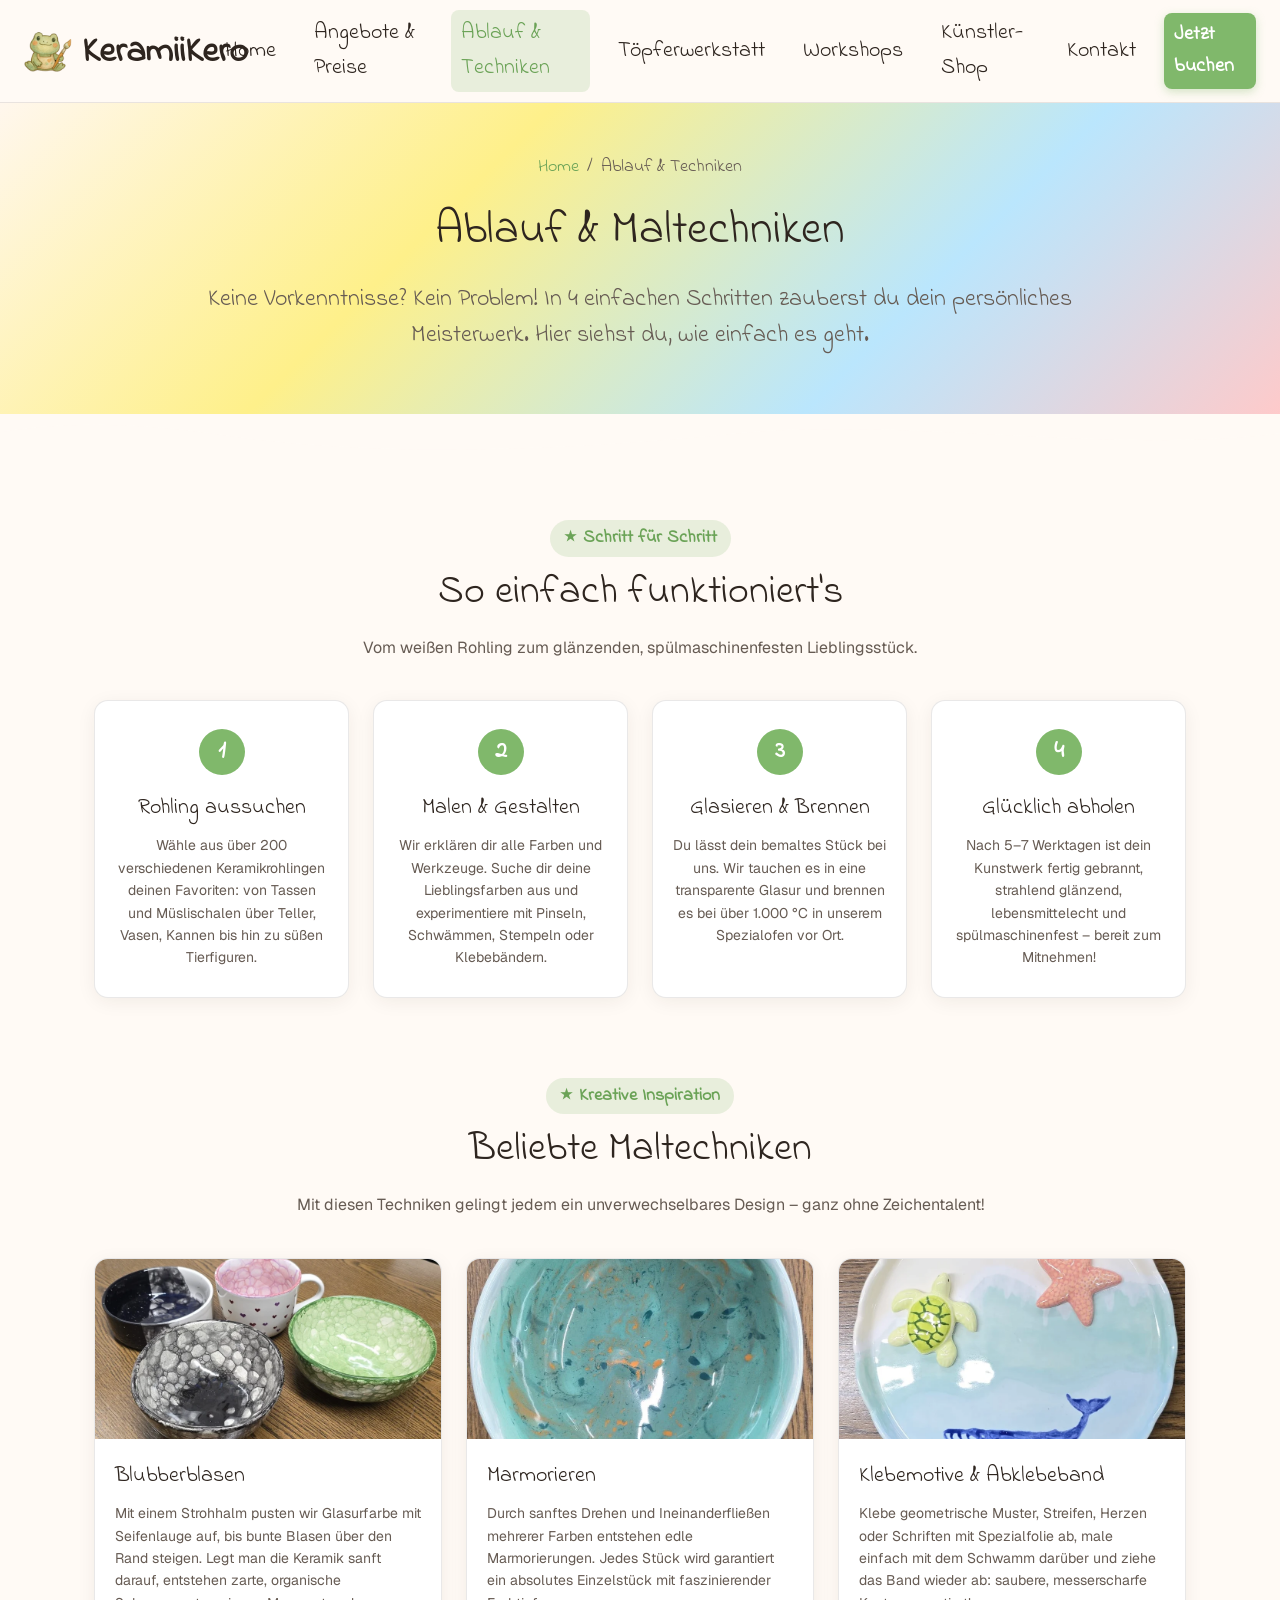
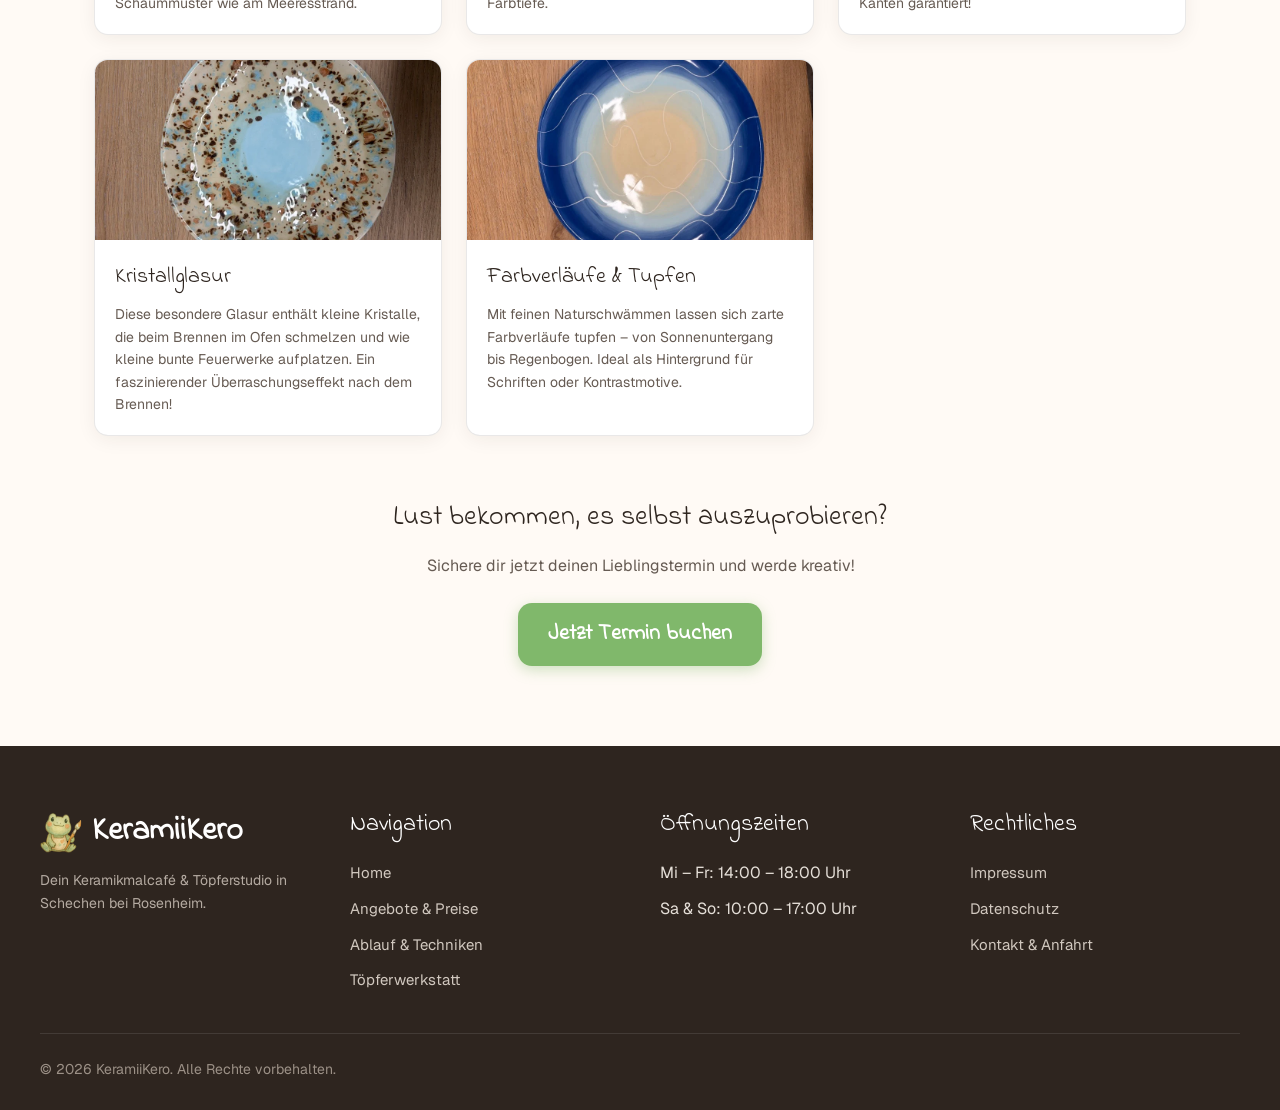
==== ablauf-techniken.html @ 147d9516 "Initial KeramiiKero website" ====
<!DOCTYPE html>
<html lang="de">

<head>
    <meta charset="UTF-8">
    <meta name="viewport" content="width=device-width, initial-scale=1.0">
    <meta name="description" content="Wie funktioniert Keramik bemalen bei KeramiiKero? Entdecke den Ablauf in 4 einfachen Schritten und beliebte Maltechniken wie Blubberblasen, Marmorieren und Kristallglasur.">
    <title>Ablauf & Techniken | KeramiiKero</title>
    <link rel="stylesheet" href="css/keramiikero.css">
    <link rel="icon" href="images/kero-logo-final.webp" type="image/webp">
</head>

<body>

    <header>
        <nav class="nav-container">
            <a href="index.html" class="nav-logo" aria-label="KeramiiKero Startseite">
                <img src="images/logo.png" alt="KeramiiKero Logo">
                <span>KeramiiKero</span>
            </a>
            <div class="nav-links">
                <a href="index.html">Home</a>
                <a href="angebote-preise.html">Angebote & Preise</a>
                <a href="ablauf-techniken.html" class="active">Ablauf & Techniken</a>
                <a href="toepferwerkstatt.html">Töpferwerkstatt</a>
                <a href="workshops-events.html">Workshops</a>
                <a href="kuenstler-shop.html">Künstler-Shop</a>
                <a href="kontakt.html">Kontakt</a>
                <a href="https://www.etermin.net/keramiikero" target="_blank" rel="noopener noreferrer" class="nav-cta">Jetzt buchen</a>
            </div>
            <button class="menu-button" aria-label="Menü öffnen" aria-expanded="false">
                <span></span><span></span><span></span>
            </button>
        </nav>
        <div class="mobile-menu">
            <a href="index.html">Home</a>
            <a href="angebote-preise.html">Angebote & Preise</a>
            <a href="ablauf-techniken.html" class="active">Ablauf & Techniken</a>
            <a href="toepferwerkstatt.html">Töpferwerkstatt</a>
            <a href="workshops-events.html">Workshops & Events</a>
            <a href="kuenstler-shop.html">Künstler-Shop</a>
            <a href="kontakt.html">Kontakt & FAQ</a>
            <a href="https://www.etermin.net/keramiikero" target="_blank" rel="noopener noreferrer" class="nav-cta" style="text-align:center; margin-top:8px;">Jetzt Termin buchen</a>
        </div>
    </header>

    <main>
        <section class="subpage-hero">
            <div class="subpage-hero-container">
                <div class="breadcrumb">
                    <a href="index.html">Home</a> <span>/</span> <span>Ablauf & Techniken</span>
                </div>
                <h1 class="subpage-title">Ablauf & Maltechniken</h1>
                <p class="subpage-intro">
                    Keine Vorkenntnisse? Kein Problem! In 4 einfachen Schritten zauberst du dein persönliches Meisterwerk. Hier siehst du, wie einfach es geht.
                </p>
            </div>
        </section>

        <!-- Wave Divider -->
        <svg class="wave-divider" viewBox="0 0 1200 80" preserveAspectRatio="none" aria-hidden="true">
            <path d="M0,32 C48,18 112,12 205,36 C360,76 530,62 690,34 C850,6 1040,70 1200,34 V80 H0 Z" fill="#fffaf5"></path>
        </svg>

        <section class="subpage-content">

            <!-- 4 Simple Steps -->
            <div style="text-align: center; max-width: 700px; margin: 0 auto 30px;">
                <span class="section-tag">Schritt für Schritt</span>
                <h2 class="section-title">So einfach funktioniert's</h2>
                <p style="color: var(--color-text-muted); font-size: 16px;">Vom weißen Rohling zum glänzenden, spülmaschinenfesten Lieblingsstück.</p>
            </div>

            <div class="steps-grid">
                <!-- Step 1 -->
                <div class="step-card">
                    <div class="step-number">1</div>
                    <h3 class="step-title">Rohling aussuchen</h3>
                    <p style="color: var(--color-text-muted); font-size: 14px; line-height: 1.6;">
                        Wähle aus über 200 verschiedenen Keramikrohlingen deinen Favoriten: von Tassen und Müslischalen über Teller, Vasen, Kannen bis hin zu süßen Tierfiguren.
                    </p>
                </div>

                <!-- Step 2 -->
                <div class="step-card">
                    <div class="step-number">2</div>
                    <h3 class="step-title">Malen & Gestalten</h3>
                    <p style="color: var(--color-text-muted); font-size: 14px; line-height: 1.6;">
                        Wir erklären dir alle Farben und Werkzeuge. Suche dir deine Lieblingsfarben aus und experimentiere mit Pinseln, Schwämmen, Stempeln oder Klebebändern.
                    </p>
                </div>

                <!-- Step 3 -->
                <div class="step-card">
                    <div class="step-number">3</div>
                    <h3 class="step-title">Glasieren & Brennen</h3>
                    <p style="color: var(--color-text-muted); font-size: 14px; line-height: 1.6;">
                        Du lässt dein bemaltes Stück bei uns. Wir tauchen es in eine transparente Glasur und brennen es bei über 1.000 °C in unserem Spezialofen vor Ort.
                    </p>
                </div>

                <!-- Step 4 -->
                <div class="step-card">
                    <div class="step-number">4</div>
                    <h3 class="step-title">Glücklich abholen</h3>
                    <p style="color: var(--color-text-muted); font-size: 14px; line-height: 1.6;">
                        Nach 5–7 Werktagen ist dein Kunstwerk fertig gebrannt, strahlend glänzend, lebensmittelecht und spülmaschinenfest – bereit zum Mitnehmen!
                    </p>
                </div>
            </div>

            <!-- Maltechniken Showcase -->
            <div style="text-align: center; max-width: 700px; margin: 80px auto 30px;">
                <span class="section-tag">Kreative Inspiration</span>
                <h2 class="section-title">Beliebte Maltechniken</h2>
                <p style="color: var(--color-text-muted); font-size: 16px;">Mit diesen Techniken gelingt jedem ein unverwechselbares Design – ganz ohne Zeichentalent!</p>
            </div>

            <div class="techniques-grid">

                <div class="technique-card">
                    <img src="images/mt-blubber.webp" alt="Blubberblasen-Technik">
                    <div class="technique-body">
                        <h3 class="technique-title">Blubberblasen</h3>
                        <p class="technique-text">
                            Mit einem Strohhalm pusten wir Glasurfarbe mit Seifenlauge auf, bis bunte Blasen über den Rand steigen. Legt man die Keramik sanft darauf, entstehen zarte, organische Schaummuster wie am Meeresstrand.
                        </p>
                    </div>
                </div>

                <div class="technique-card">
                    <img src="images/mt-marmorieren.webp" alt="Marmoriertechnik">
                    <div class="technique-body">
                        <h3 class="technique-title">Marmorieren</h3>
                        <p class="technique-text">
                            Durch sanftes Drehen und Ineinanderfließen mehrerer Farben entstehen edle Marmorierungen. Jedes Stück wird garantiert ein absolutes Einzelstück mit faszinierender Farbtiefe.
                        </p>
                    </div>
                </div>

                <div class="technique-card">
                    <img src="images/mt-sticker.webp" alt="Klebemotiv-Technik">
                    <div class="technique-body">
                        <h3 class="technique-title">Klebemotive & Abklebeband</h3>
                        <p class="technique-text">
                            Klebe geometrische Muster, Streifen, Herzen oder Schriften mit Spezialfolie ab, male einfach mit dem Schwamm darüber und ziehe das Band wieder ab: saubere, messerscharfe Kanten garantiert!
                        </p>
                    </div>
                </div>

                <div class="technique-card">
                    <img src="images/mt-kristallglasur.webp" alt="Kristallglasuren">
                    <div class="technique-body">
                        <h3 class="technique-title">Kristallglasur</h3>
                        <p class="technique-text">
                            Diese besondere Glasur enthält kleine Kristalle, die beim Brennen im Ofen schmelzen und wie kleine bunte Feuerwerke aufplatzen. Ein faszinierender Überraschungseffekt nach dem Brennen!
                        </p>
                    </div>
                </div>

                <div class="technique-card">
                    <img src="images/mt-farbverlauf.webp" alt="Farbverlauf-Technik">
                    <div class="technique-body">
                        <h3 class="technique-title">Farbverläufe & Tupfen</h3>
                        <p class="technique-text">
                            Mit feinen Naturschwämmen lassen sich zarte Farbverläufe tupfen – von Sonnenuntergang bis Regenbogen. Ideal als Hintergrund für Schriften oder Kontrastmotive.
                        </p>
                    </div>
                </div>

            </div>

            <!-- CTA -->
            <div style="text-align: center; margin-top: 60px;">
                <h3 style="font-size: 28px; margin-bottom: 12px;">Lust bekommen, es selbst auszuprobieren?</h3>
                <p style="color: var(--color-text-muted); font-size: 16px; margin-bottom: 24px;">Sichere dir jetzt deinen Lieblingstermin und werde kreativ!</p>
                <a href="https://www.etermin.net/keramiikero" target="_blank" rel="noopener noreferrer" class="btn-primary">
                    Jetzt Termin buchen
                </a>
            </div>

        </section>
    </main>

    <footer>
        <div class="footer-container">
            <div class="footer-brand">
                <a href="index.html" class="footer-logo">
                    <img src="images/logo.png" alt="KeramiiKero Logo" style="width: 42px; height: 42px;">
                    <span>KeramiiKero</span>
                </a>
                <p>Dein Keramikmalcafé & Töpferstudio in Schechen bei Rosenheim.</p>
            </div>
            <div class="footer-col">
                <h4>Navigation</h4>
                <ul>
                    <li><a href="index.html">Home</a></li>
                    <li><a href="angebote-preise.html">Angebote & Preise</a></li>
                    <li><a href="ablauf-techniken.html">Ablauf & Techniken</a></li>
                    <li><a href="toepferwerkstatt.html">Töpferwerkstatt</a></li>
                </ul>
            </div>
            <div class="footer-col">
                <h4>Öffnungszeiten</h4>
                <ul>
                    <li>Mi – Fr: 14:00 – 18:00 Uhr</li>
                    <li>Sa & So: 10:00 – 17:00 Uhr</li>
                </ul>
            </div>
            <div class="footer-col">
                <h4>Rechtliches</h4>
                <ul>
                    <li><a href="impressum.html">Impressum</a></li>
                    <li><a href="datenschutz.html">Datenschutz</a></li>
                    <li><a href="kontakt.html">Kontakt & Anfahrt</a></li>
                </ul>
            </div>
        </div>
        <div class="footer-bottom">
            <p>&copy; 2026 KeramiiKero. Alle Rechte vorbehalten.</p>
        </div>
    </footer>

    <script src="js/keramiikero.js"></script>
</body>

</html>
---- css/keramiikero.css ----
@import url('https://fonts.googleapis.com/css2?family=Geist:wght@400;500;600;700&family=Indie+Flower&family=Bree+Serif&display=swap');

/* ==========================================================================
   CSS VARIABLES & DESIGN SYSTEM
   ========================================================================== */
:root {
    --color-primary: #80b86b;
    --color-primary-dark: #6ba357;
    --color-primary-light: #eaf5e6;
    --color-primary-soft: rgba(128, 184, 107, 0.18);

    --color-bg: #fffaf5;
    --color-bg-card: rgba(255, 255, 255, 0.92);
    --color-text-main: #2e251f;
    --color-text-muted: #665b53;
    --color-border: rgba(46, 37, 31, 0.1);
    --color-border-hover: rgba(128, 184, 107, 0.5);

    /* Pastel Accent Colors */
    --pastel-yellow: #fef08a;
    --pastel-yellow-deep: #fbbf24;
    --pastel-pink: #fecaca;
    --pastel-pink-deep: #f472b6;
    --pastel-blue: #bae6fd;
    --pastel-blue-deep: #38bdf8;
    --pastel-purple: #d8c9ee;
    --pastel-purple-deep: #a78bfa;
    --pastel-green: #bbf7d0;
    --pastel-green-deep: #4ade80;
    --pastel-waterlily: #8ec286;
    --gold-dust: #d9b85f;

    /* Typography */
    --font-handwritten: 'Indie Flower', cursive;
    --font-sans: 'Geist', -apple-system, BlinkMacSystemFont, "Segoe UI", Roboto, sans-serif;
    --font-serif: 'Bree Serif', serif;

    /* Shadows & Transitions */
    --shadow-soft: 0 4px 20px -2px rgba(46, 37, 31, 0.08);
    --shadow-hover: 0 12px 30px -4px rgba(46, 37, 31, 0.15);
    --shadow-card: 0 8px 24px -4px rgba(46, 37, 31, 0.06);
    --radius-sm: 8px;
    --radius-md: 14px;
    --radius-lg: 20px;
    --radius-full: 9999px;
    --transition-fast: 0.2s cubic-bezier(0.4, 0, 0.2, 1);
    --transition-smooth: 0.35s cubic-bezier(0.34, 1.56, 0.64, 1);
}

*, *::before, *::after {
    box-sizing: border-box;
    margin: 0;
    padding: 0;
}

html {
    scroll-behavior: smooth;
}

body {
    background-color: var(--color-bg);
    color: var(--color-text-main);
    font-family: var(--font-sans);
    line-height: 1.6;
    overflow-x: hidden;
    -webkit-font-smoothing: antialiased;
}

h1, h2, h3, h4, .brand-title, .handwritten {
    font-family: var(--font-handwritten);
    color: var(--color-text-main);
    font-weight: 400;
}

a {
    color: inherit;
    text-decoration: none;
}

img {
    max-width: 100%;
    display: block;
}

/* ==========================================================================
   NAVIGATION HEADER
   ========================================================================== */
header {
    position: sticky;
    top: 0;
    z-index: 100;
    background-color: rgba(255, 250, 245, 0.94);
    backdrop-filter: blur(12px);
    -webkit-backdrop-filter: blur(12px);
    border-bottom: 1px solid var(--color-border);
    transition: var(--transition-fast);
}

.nav-container {
    display: flex;
    align-items: center;
    justify-content: space-between;
    padding: 10px 24px;
    max-width: 1320px;
    margin: 0 auto;
}

.nav-logo {
    display: flex;
    align-items: center;
    gap: 10px;
    text-decoration: none;
    transition: transform var(--transition-fast);
}

.nav-logo:hover {
    transform: scale(1.03);
}

.nav-logo img {
    width: 48px;
    height: 48px;
    object-fit: contain;
}

.nav-logo span {
    font-family: var(--font-handwritten);
    font-size: 36px;
    font-weight: 700;
    line-height: 1;
    color: var(--color-text-main);
    transform: translateY(2px);
}

.nav-links {
    display: flex;
    align-items: center;
    gap: 18px;
}

.nav-links a {
    font-family: var(--font-handwritten);
    font-size: 22px;
    font-weight: 500;
    color: var(--color-text-main);
    padding: 6px 10px;
    border-radius: var(--radius-sm);
    transition: color var(--transition-fast), background-color var(--transition-fast);
    position: relative;
}

.nav-links a:hover,
.nav-links a.active {
    color: var(--color-primary-dark);
    background-color: var(--color-primary-soft);
}

.nav-cta {
    display: inline-flex;
    align-items: center;
    justify-content: center;
    padding: 9px 20px;
    background-color: var(--color-primary);
    color: #fff !important;
    font-family: var(--font-handwritten) !important;
    font-size: 20px !important;
    font-weight: 600 !important;
    border-radius: var(--radius-full);
    box-shadow: 0 3px 10px rgba(128, 184, 107, 0.35);
    transition: transform var(--transition-fast), background-color var(--transition-fast), box-shadow var(--transition-fast);
}

.nav-cta:hover {
    background-color: var(--color-primary-dark) !important;
    transform: translateY(-2px);
    box-shadow: 0 6px 16px rgba(128, 184, 107, 0.45);
}

.menu-button {
    display: none;
    background: none;
    border: none;
    cursor: pointer;
    padding: 8px;
    border-radius: var(--radius-sm);
    color: var(--color-text-main);
}

.menu-button span {
    display: block;
    width: 26px;
    height: 2px;
    background-color: var(--color-text-main);
    margin: 5px 0;
    transition: transform var(--transition-fast), opacity var(--transition-fast);
}

.mobile-menu {
    display: none;
    position: absolute;
    top: 100%;
    left: 0;
    right: 0;
    background-color: #fffaf5;
    border-bottom: 2px solid var(--color-border);
    padding: 20px 24px 28px;
    flex-direction: column;
    gap: 12px;
    box-shadow: 0 16px 30px rgba(0, 0, 0, 0.08);
}

.mobile-menu.open {
    display: flex;
}

.mobile-menu a {
    font-family: var(--font-handwritten);
    font-size: 24px;
    padding: 10px 14px;
    border-radius: var(--radius-sm);
    color: var(--color-text-main);
    text-decoration: none;
}

.mobile-menu a:hover,
.mobile-menu a.active {
    background-color: var(--color-primary-soft);
    color: var(--color-primary-dark);
}

@media (max-width: 1060px) {
    .nav-links {
        display: none;
    }
    .menu-button {
        display: block;
    }
}

/* ==========================================================================
   HERO SECTION
   ========================================================================== */
.hero {
    position: relative;
    overflow: hidden;
    background: linear-gradient(135deg, #fff7ed 0%, #fef08a 25%, #bae6fd 50%, #fecaca 75%, #fef9c3 100%);
    padding: 60px 24px 90px;
    min-height: 600px;
    display: flex;
    align-items: center;
}

.hero-decoration {
    position: absolute;
    inset: 0;
    pointer-events: none;
    z-index: 1;
    overflow: hidden;
}

.hero-container {
    position: relative;
    z-index: 2;
    max-width: 1240px;
    margin: 0 auto;
    width: 100%;
}

.hero-grid {
    display: grid;
    grid-template-columns: 1fr;
    gap: 40px;
    align-items: center;
}

@media (min-width: 980px) {
    .hero-grid {
        grid-template-columns: 1.15fr 0.85fr;
        gap: 48px;
    }
}

.hero-content {
    text-align: center;
}

@media (min-width: 980px) {
    .hero-content {
        text-align: left;
    }
}

.hero-title {
    font-size: 48px;
    line-height: 1.15;
    margin-bottom: 18px;
    color: var(--color-text-main);
    font-weight: 400;
}

@media (max-width: 600px) {
    .hero-title {
        font-size: 38px;
        margin-bottom: 14px;
    }
}

.hero-subtitle {
    font-family: var(--font-handwritten);
    font-size: 24px;
    line-height: 1.45;
    color: var(--color-text-muted);
    margin-bottom: 30px;
    max-width: 640px;
}

@media (max-width: 979px) {
    .hero-subtitle {
        margin-left: auto;
        margin-right: auto;
    }
}

@media (max-width: 600px) {
    .hero-subtitle {
        font-size: 20px;
        line-height: 1.4;
    }
}

/* Hero Cards */
.hero-cards {
    display: flex;
    flex-direction: column;
    gap: 14px;
    margin-bottom: 34px;
    max-width: 580px;
}

@media (max-width: 979px) {
    .hero-cards {
        margin-left: auto;
        margin-right: auto;
    }
}

.hero-info-card {
    display: flex;
    align-items: center;
    gap: 16px;
    padding: 14px 20px;
    background: rgba(255, 255, 255, 0.88);
    backdrop-filter: blur(10px);
    -webkit-backdrop-filter: blur(10px);
    border: 1px solid rgba(128, 184, 107, 0.28);
    border-radius: var(--radius-md);
    text-decoration: none;
    text-align: left;
    box-shadow: 0 4px 16px rgba(0, 0, 0, 0.04);
    transition: transform var(--transition-fast), border-color var(--transition-fast), box-shadow var(--transition-fast), background-color var(--transition-fast);
}

.hero-info-card:hover {
    transform: translateY(-3px);
    border-color: rgba(128, 184, 107, 0.6);
    background: rgba(255, 255, 255, 0.98);
    box-shadow: 0 10px 24px rgba(46, 37, 31, 0.08);
}

.hero-info-icon {
    width: 44px;
    height: 44px;
    border-radius: 12px;
    background: rgba(128, 184, 107, 0.15);
    display: flex;
    align-items: center;
    justify-content: center;
    flex-shrink: 0;
    color: var(--color-primary-dark);
}

.hero-info-icon svg {
    width: 22px;
    height: 22px;
}

.hero-info-text {
    flex: 1;
    min-width: 0;
}

.hero-info-text strong {
    display: block;
    font-family: var(--font-handwritten);
    font-size: 20px;
    color: var(--color-primary-dark);
    line-height: 1.25;
}

.hero-info-text small {
    display: block;
    font-size: 14px;
    color: var(--color-text-muted);
    line-height: 1.35;
    margin-top: 2px;
}

.hero-info-arrow {
    width: 22px;
    height: 22px;
    color: var(--color-primary-dark);
    flex-shrink: 0;
    transition: transform var(--transition-fast);
}

.hero-info-card:hover .hero-info-arrow {
    transform: translateX(4px);
}

/* Hero Actions & Interactive Mascot */
.hero-actions {
    display: flex;
    flex-wrap: wrap;
    align-items: center;
    gap: 16px;
    position: relative;
}

@media (max-width: 979px) {
    .hero-actions {
        justify-content: center;
    }
}

.mascot-container {
    position: relative;
    display: inline-flex;
    align-items: center;
    cursor: pointer;
}

.mascot-img {
    width: 72px;
    height: auto;
    transition: transform var(--transition-smooth);
    filter: drop-shadow(0 4px 8px rgba(0, 0, 0, 0.08));
}

.mascot-container:hover .mascot-img {
    transform: scale(1.12) translateY(-4px) rotate(-4deg);
}

.speech-bubble {
    position: absolute;
    bottom: 100%;
    left: 50%;
    transform: translateX(-50%) scale(0.8);
    background: var(--color-primary-dark);
    color: #fff;
    font-family: var(--font-handwritten);
    font-size: 18px;
    font-weight: bold;
    padding: 6px 14px;
    border-radius: 20px;
    box-shadow: 0 4px 14px rgba(0, 0, 0, 0.15);
    white-space: nowrap;
    opacity: 0;
    pointer-events: none;
    transition: opacity 0.25s ease, transform 0.25s cubic-bezier(0.34, 1.56, 0.64, 1);
    margin-bottom: 8px;
}

.speech-bubble::after {
    content: '';
    position: absolute;
    top: 100%;
    left: 50%;
    transform: translateX(-50%);
    border-width: 6px;
    border-style: solid;
    border-color: var(--color-primary-dark) transparent transparent transparent;
}

.mascot-container.show-speech .speech-bubble {
    opacity: 1;
    transform: translateX(-50%) scale(1);
}

.btn-primary {
    display: inline-flex;
    align-items: center;
    justify-content: center;
    padding: 14px 30px;
    background-color: var(--color-primary);
    color: #ffffff;
    font-family: var(--font-handwritten);
    font-size: 22px;
    font-weight: 600;
    border-radius: var(--radius-md);
    box-shadow: 0 4px 14px rgba(128, 184, 107, 0.38);
    transition: background-color var(--transition-fast), transform var(--transition-fast), box-shadow var(--transition-fast);
}

.btn-primary:hover {
    background-color: var(--color-primary-dark);
    transform: translateY(-2px);
    box-shadow: 0 8px 22px rgba(128, 184, 107, 0.45);
}

.btn-secondary {
    display: inline-flex;
    align-items: center;
    justify-content: center;
    padding: 12px 24px;
    background-color: rgba(255, 255, 255, 0.85);
    backdrop-filter: blur(8px);
    -webkit-backdrop-filter: blur(8px);
    color: var(--color-text-main);
    font-family: var(--font-handwritten);
    font-size: 20px;
    font-weight: 500;
    border: 1px solid rgba(46, 37, 31, 0.16);
    border-radius: var(--radius-md);
    transition: background-color var(--transition-fast), transform var(--transition-fast), border-color var(--transition-fast);
}

.btn-secondary:hover {
    background-color: #ffffff;
    border-color: rgba(46, 37, 31, 0.35);
    transform: translateY(-2px);
}

/* Hero Carousel (Right Column) */
.hero-carousel-wrap {
    display: none;
}

@media (min-width: 980px) {
    .hero-carousel-wrap {
        display: block;
        position: relative;
    }
}

.carousel-frame {
    position: relative;
    width: 100%;
    aspect-ratio: 4 / 3;
    border-radius: var(--radius-lg);
    overflow: hidden;
    box-shadow: 0 16px 36px -6px rgba(46, 37, 31, 0.15);
    border: 5px solid rgba(255, 255, 255, 0.9);
}

.carousel-slide {
    position: absolute;
    inset: 0;
    opacity: 0;
    transition: opacity 1.2s ease-in-out;
}

.carousel-slide.active {
    opacity: 1;
}

.carousel-slide img {
    width: 100%;
    height: 100%;
    object-fit: cover;
    object-position: center;
}

.carousel-badge {
    position: absolute;
    bottom: 14px;
    left: 14px;
    background: rgba(255, 255, 255, 0.9);
    backdrop-filter: blur(6px);
    -webkit-backdrop-filter: blur(6px);
    padding: 6px 14px;
    border-radius: var(--radius-full);
    font-family: var(--font-handwritten);
    font-size: 16px;
    font-weight: 600;
    color: var(--color-primary-dark);
    box-shadow: 0 4px 10px rgba(0, 0, 0, 0.08);
}

/* ==========================================================================
   HERO FLOATING DECORATIONS (FLOWERS, WATER LILIES, FAIRY DUST)
   ========================================================================== */
.hero-deco-item {
    position: absolute;
    pointer-events: none;
    will-change: transform;
    transition: transform 0.1s linear;
}

/* 5-Petal Flowers (Alte Webseite Style) */
.hero-flower {
    width: 50px;
    height: 50px;
    filter: drop-shadow(0 2px 4px rgba(0, 0, 0, 0.04));
}

.flower-pink { top: 12%; left: 6%; }
.flower-lavender { top: 22%; right: 8%; width: 44px; height: 44px; }
.flower-yellow { bottom: 18%; left: 9%; width: 46px; height: 46px; }
.flower-rose { top: 48%; right: 4%; width: 42px; height: 42px; }
.flower-blue { top: 8%; left: 45%; width: 38px; height: 38px; }

/* Water Lilies (Seerosen) & Lily Pads */
.hero-waterlily-pad {
    width: 62px;
    height: 62px;
    filter: drop-shadow(0 3px 6px rgba(0, 0, 0, 0.06));
}

.hero-waterlily-flower {
    width: 54px;
    height: 54px;
    filter: drop-shadow(0 3px 6px rgba(0, 0, 0, 0.08));
}

.waterlily-combo {
    position: absolute;
    width: 72px;
    height: 72px;
}

.waterlily-1 { bottom: 12%; right: 12%; }
.waterlily-2 { top: 38%; left: 2%; }
.waterlily-3 { bottom: 6%; left: 48%; }

/* Golden Fairy Dust (Stars & Shimmer Motes) */
.fairy-star {
    width: 18px;
    height: 18px;
    filter: drop-shadow(0 0 5px rgba(234, 179, 8, 0.8));
    animation: fairyStarPulse 3s ease-in-out infinite;
}

.fairy-mote {
    width: 5px;
    height: 5px;
    border-radius: 50%;
    background: #eab308;
    box-shadow: 0 0 8px rgba(234, 179, 8, 0.9), 0 0 16px rgba(253, 224, 71, 0.6);
    animation: fairyMoteShimmer 2.8s ease-in-out infinite;
}

.star-1 { top: 14%; left: 28%; animation-delay: 0.2s; }
.star-2 { top: 26%; right: 22%; animation-delay: 1.1s; width: 14px; height: 14px; }
.star-3 { top: 62%; left: 16%; animation-delay: 1.8s; width: 16px; height: 16px; }
.star-4 { bottom: 22%; right: 28%; animation-delay: 0.7s; }

.mote-1 { top: 18%; left: 34%; animation-delay: 0.4s; }
.mote-2 { top: 34%; right: 15%; animation-delay: 1.3s; width: 6px; height: 6px; }
.mote-3 { top: 52%; left: 22%; animation-delay: 2.1s; }
.mote-4 { bottom: 28%; left: 38%; animation-delay: 0.9s; }
.mote-5 { bottom: 16%; right: 36%; animation-delay: 1.5s; width: 4px; height: 4px; }
.mote-6 { top: 8%; right: 40%; animation-delay: 2.4s; }

/* Butterflies & Sunbursts */
.hero-butterfly {
    width: 40px;
    height: 40px;
    filter: drop-shadow(0 2px 4px rgba(0, 0, 0, 0.05));
}

.butterfly-mint { top: 32%; left: 18%; }
.butterfly-purple { bottom: 32%; right: 6%; }

@keyframes fairyStarPulse {
    0%, 100% {
        opacity: 0.25;
        transform: scale(0.6) rotate(0deg);
    }
    50% {
        opacity: 1;
        transform: scale(1.3) rotate(45deg);
    }
}

@keyframes fairyMoteShimmer {
    0%, 100% {
        opacity: 0.2;
        transform: scale(0.5);
    }
    50% {
        opacity: 1;
        transform: scale(1.6);
    }
}

/* ==========================================================================
   ORGANIC SECTION WAVE DIVIDERS
   ========================================================================== */
.wave-divider {
    display: block;
    width: 100%;
    height: 48px;
    margin: -1px 0;
    position: relative;
    z-index: 5;
}

@media (max-width: 600px) {
    .wave-divider {
        height: 28px;
    }
}

/* ==========================================================================
   ÜBER UNS SECTION (CLEAN & SHORT)
   ========================================================================== */
.about-section {
    padding: 70px 24px 80px;
    background-color: #fffaf5;
}

.about-container {
    max-width: 1140px;
    margin: 0 auto;
    display: grid;
    grid-template-columns: 1fr;
    gap: 40px;
    align-items: center;
}

@media (min-width: 860px) {
    .about-container {
        grid-template-columns: 1.1fr 0.9fr;
        gap: 56px;
    }
}

.section-tag {
    display: inline-flex;
    align-items: center;
    gap: 6px;
    background-color: var(--color-primary-soft);
    color: var(--color-primary-dark);
    font-family: var(--font-handwritten);
    font-size: 18px;
    font-weight: 600;
    padding: 4px 14px;
    border-radius: var(--radius-full);
    margin-bottom: 12px;
}

.section-tag::before {
    content: '★';
    font-size: 14px;
}

.section-title {
    font-size: 40px;
    line-height: 1.2;
    margin-bottom: 18px;
    color: var(--color-text-main);
}

@media (max-width: 600px) {
    .section-title {
        font-size: 32px;
    }
}

.about-text {
    font-size: 17px;
    line-height: 1.7;
    color: var(--color-text-muted);
    margin-bottom: 24px;
}

.about-highlights {
    display: flex;
    flex-direction: column;
    gap: 12px;
    margin-bottom: 28px;
}

.about-highlight-item {
    display: flex;
    align-items: center;
    gap: 12px;
    font-size: 16px;
    color: var(--color-text-main);
    font-weight: 500;
}

.highlight-icon {
    width: 24px;
    height: 24px;
    border-radius: 50%;
    background-color: var(--color-primary-soft);
    color: var(--color-primary-dark);
    display: flex;
    align-items: center;
    justify-content: center;
    flex-shrink: 0;
}

.highlight-icon svg {
    width: 14px;
    height: 14px;
}

.about-image-wrap {
    position: relative;
    border-radius: var(--radius-lg);
    overflow: hidden;
    box-shadow: var(--shadow-card);
    border: 4px solid #ffffff;
}

.about-image-wrap img {
    width: 100%;
    height: 100%;
    object-fit: cover;
}

/* ==========================================================================
   TOPIC PREVIEWS GRID ("THEMEN ENTDECKEN")
   ========================================================================== */
.previews-section {
    padding: 80px 24px 90px;
    background-color: #f7f3ee;
    position: relative;
}

.previews-container {
    max-width: 1200px;
    margin: 0 auto;
}

.section-header-center {
    text-align: center;
    max-width: 680px;
    margin: 0 auto 50px;
}

.section-desc {
    font-family: var(--font-handwritten);
    font-size: 22px;
    color: var(--color-text-muted);
    margin-top: 8px;
}

.previews-grid {
    display: grid;
    grid-template-columns: repeat(auto-fit, minmax(320px, 1fr));
    gap: 28px;
}

.preview-card {
    background-color: #ffffff;
    border-radius: var(--radius-lg);
    overflow: hidden;
    box-shadow: var(--shadow-soft);
    border: 1px solid rgba(46, 37, 31, 0.08);
    display: flex;
    flex-direction: column;
    transition: transform var(--transition-fast), box-shadow var(--transition-fast), border-color var(--transition-fast);
    text-decoration: none;
    color: inherit;
}

.preview-card:hover {
    transform: translateY(-6px);
    box-shadow: var(--shadow-hover);
    border-color: var(--color-border-hover);
}

.preview-card-img-wrap {
    position: relative;
    width: 100%;
    height: 200px;
    overflow: hidden;
    background-color: #f0ebe4;
}

.preview-card-img-wrap img {
    width: 100%;
    height: 100%;
    object-fit: cover;
    transition: transform 0.6s ease;
}

.preview-card:hover .preview-card-img-wrap img {
    transform: scale(1.08);
}

.preview-card-badge {
    position: absolute;
    top: 12px;
    right: 12px;
    background: rgba(255, 255, 255, 0.94);
    backdrop-filter: blur(6px);
    -webkit-backdrop-filter: blur(6px);
    color: var(--color-primary-dark);
    font-family: var(--font-handwritten);
    font-size: 16px;
    font-weight: 700;
    padding: 4px 12px;
    border-radius: var(--radius-full);
    box-shadow: 0 2px 8px rgba(0, 0, 0, 0.08);
}

.preview-card-body {
    padding: 24px;
    display: flex;
    flex-direction: column;
    flex: 1;
}

.preview-card-title {
    font-size: 26px;
    margin-bottom: 10px;
    color: var(--color-text-main);
    transition: color var(--transition-fast);
}

.preview-card:hover .preview-card-title {
    color: var(--color-primary-dark);
}

.preview-card-text {
    font-size: 15px;
    color: var(--color-text-muted);
    line-height: 1.6;
    margin-bottom: 20px;
    flex: 1;
}

.preview-card-link {
    display: inline-flex;
    align-items: center;
    gap: 8px;
    font-family: var(--font-handwritten);
    font-size: 20px;
    font-weight: 600;
    color: var(--color-primary-dark);
    transition: gap var(--transition-fast);
}

.preview-card:hover .preview-card-link {
    gap: 12px;
}

/* ==========================================================================
   KONTAKT PREVIEW SECTION
   ========================================================================== */
.contact-preview-section {
    padding: 70px 24px 80px;
    background-color: #fffaf5;
}

.contact-preview-card {
    max-width: 1100px;
    margin: 0 auto;
    background: linear-gradient(135deg, rgba(254, 240, 138, 0.25) 0%, rgba(186, 230, 253, 0.25) 100%);
    border: 1px solid rgba(128, 184, 107, 0.3);
    border-radius: var(--radius-lg);
    padding: 40px;
    box-shadow: var(--shadow-card);
    display: grid;
    grid-template-columns: 1fr;
    gap: 36px;
    align-items: center;
}

@media (min-width: 860px) {
    .contact-preview-card {
        grid-template-columns: 1.2fr 0.8fr;
        padding: 48px;
    }
}

.contact-preview-info {
    display: flex;
    flex-direction: column;
    gap: 16px;
}

.contact-info-row {
    display: flex;
    align-items: flex-start;
    gap: 14px;
    font-size: 16px;
}

.contact-info-row strong {
    font-family: var(--font-handwritten);
    font-size: 20px;
    display: block;
    color: var(--color-text-main);
}

.contact-info-row p {
    color: var(--color-text-muted);
    margin: 0;
}

.contact-preview-actions {
    display: flex;
    flex-wrap: wrap;
    gap: 14px;
    margin-top: 10px;
}

/* ==========================================================================
   FOOTER
   ========================================================================== */
footer {
    background-color: #2e251f;
    color: #e5dfd8;
    padding: 60px 24px 30px;
}

.footer-container {
    max-width: 1200px;
    margin: 0 auto;
    display: grid;
    grid-template-columns: repeat(auto-fit, minmax(220px, 1fr));
    gap: 40px;
    margin-bottom: 40px;
}

.footer-brand {
    display: flex;
    flex-direction: column;
    gap: 12px;
}

.footer-logo {
    display: flex;
    align-items: center;
    gap: 10px;
    text-decoration: none;
}

.footer-logo span {
    font-family: var(--font-handwritten);
    font-size: 32px;
    font-weight: bold;
    color: #fff;
}

.footer-brand p {
    font-size: 14px;
    color: #b5aba2;
    line-height: 1.6;
}

.footer-col h4 {
    font-family: var(--font-handwritten);
    font-size: 24px;
    color: #fff;
    margin-bottom: 16px;
}

.footer-col ul {
    list-style: none;
    display: flex;
    flex-direction: column;
    gap: 10px;
}

.footer-col a {
    color: #d1c8bf;
    font-size: 15px;
    transition: color var(--transition-fast);
}

.footer-col a:hover {
    color: var(--color-primary);
}

.footer-social {
    display: flex;
    gap: 12px;
    margin-top: 10px;
}

.social-icon-btn {
    width: 40px;
    height: 40px;
    border-radius: 50%;
    background-color: rgba(255, 255, 255, 0.1);
    display: flex;
    align-items: center;
    justify-content: center;
    color: #fff;
    transition: background-color var(--transition-fast), transform var(--transition-fast);
}

.social-icon-btn:hover {
    background-color: var(--color-primary);
    transform: translateY(-2px);
}

.footer-bottom {
    max-width: 1200px;
    margin: 0 auto;
    padding-top: 24px;
    border-top: 1px solid rgba(255, 255, 255, 0.1);
    display: flex;
    flex-wrap: wrap;
    align-items: center;
    justify-content: space-between;
    gap: 16px;
    font-size: 14px;
    color: #9c9187;
}

.footer-legal-links {
    display: flex;
    gap: 20px;
}

.footer-legal-links a {
    color: #9c9187;
    transition: color var(--transition-fast);
}

.footer-legal-links a:hover {
    color: #fff;
}

/* ==========================================================================
   SUBPAGE SHARED LAYOUT
   ========================================================================== */
.subpage-hero {
    background: linear-gradient(135deg, #fff7ed 0%, #fef08a 35%, #bae6fd 70%, #fecaca 100%);
    padding: 50px 24px 60px;
    text-align: center;
    position: relative;
}

.subpage-hero-container {
    max-width: 900px;
    margin: 0 auto;
}

.breadcrumb {
    display: inline-flex;
    align-items: center;
    gap: 8px;
    font-family: var(--font-handwritten);
    font-size: 18px;
    color: var(--color-text-muted);
    margin-bottom: 12px;
}

.breadcrumb a {
    color: var(--color-primary-dark);
}

.subpage-title {
    font-size: 46px;
    color: var(--color-text-main);
    margin-bottom: 14px;
}

@media (max-width: 600px) {
    .subpage-title {
        font-size: 34px;
    }
}

.subpage-intro {
    font-family: var(--font-handwritten);
    font-size: 24px;
    color: var(--color-text-muted);
    line-height: 1.5;
}

.subpage-content {
    max-width: 1140px;
    margin: 0 auto;
    padding: 60px 24px 80px;
}

/* Pricing Grid for subpage */
.pricing-grid {
    display: grid;
    grid-template-columns: repeat(auto-fit, minmax(300px, 1fr));
    gap: 28px;
    margin-bottom: 50px;
}

.pricing-card {
    background: #ffffff;
    border-radius: var(--radius-lg);
    border: 2px solid var(--color-border);
    padding: 32px 26px;
    display: flex;
    flex-direction: column;
    box-shadow: var(--shadow-soft);
    transition: transform var(--transition-fast), border-color var(--transition-fast), box-shadow var(--transition-fast);
}

.pricing-card:hover {
    transform: translateY(-4px);
    border-color: var(--color-primary);
    box-shadow: var(--shadow-hover);
}

.pricing-card.featured {
    border-color: var(--color-primary);
    background: linear-gradient(180deg, #f8fcf6 0%, #ffffff 100%);
    position: relative;
}

.pricing-badge {
    position: absolute;
    top: -14px;
    left: 50%;
    transform: translateX(-50%);
    background-color: var(--color-primary);
    color: #fff;
    font-family: var(--font-handwritten);
    font-size: 16px;
    font-weight: 600;
    padding: 4px 16px;
    border-radius: var(--radius-full);
}

.pricing-price {
    font-family: var(--font-handwritten);
    font-size: 44px;
    color: var(--color-primary-dark);
    margin: 14px 0 6px;
}

.pricing-features {
    list-style: none;
    margin: 20px 0 28px;
    display: flex;
    flex-direction: column;
    gap: 12px;
    flex: 1;
}

.pricing-features li {
    display: flex;
    align-items: flex-start;
    gap: 10px;
    font-size: 15px;
    color: var(--color-text-main);
}

.pricing-features li::before {
    content: '✓';
    color: var(--color-primary-dark);
    font-weight: bold;
}

/* Steps Grid (How it works) */
.steps-grid {
    display: grid;
    grid-template-columns: repeat(auto-fit, minmax(240px, 1fr));
    gap: 24px;
    margin: 40px 0;
}

.step-card {
    background: #ffffff;
    border-radius: var(--radius-md);
    padding: 28px 20px;
    text-align: center;
    border: 1px solid var(--color-border);
    box-shadow: var(--shadow-soft);
}

.step-number {
    width: 46px;
    height: 46px;
    border-radius: 50%;
    background-color: var(--color-primary);
    color: #fff;
    font-family: var(--font-handwritten);
    font-size: 24px;
    font-weight: bold;
    display: flex;
    align-items: center;
    justify-content: center;
    margin: 0 auto 16px;
}

.step-title {
    font-size: 22px;
    margin-bottom: 8px;
}

/* Techniques Grid */
.techniques-grid {
    display: grid;
    grid-template-columns: repeat(auto-fill, minmax(280px, 1fr));
    gap: 24px;
    margin: 40px 0;
}

.technique-card {
    background: #ffffff;
    border-radius: var(--radius-md);
    overflow: hidden;
    border: 1px solid var(--color-border);
    box-shadow: var(--shadow-soft);
}

.technique-card img {
    width: 100%;
    height: 180px;
    object-fit: cover;
}

.technique-body {
    padding: 20px;
}

.technique-title {
    font-size: 22px;
    margin-bottom: 8px;
}

.technique-text {
    font-size: 14px;
    color: var(--color-text-muted);
}

/* FAQ Accordion */
.faq-list {
    display: flex;
    flex-direction: column;
    gap: 16px;
    max-width: 800px;
    margin: 30px auto;
}

.faq-item {
    background: #ffffff;
    border-radius: var(--radius-md);
    border: 1px solid var(--color-border);
    overflow: hidden;
    transition: border-color var(--transition-fast);
}

.faq-item.open {
    border-color: var(--color-primary);
}

.faq-question {
    width: 100%;
    text-align: left;
    background: none;
    border: none;
    padding: 18px 24px;
    font-family: var(--font-handwritten);
    font-size: 22px;
    color: var(--color-text-main);
    cursor: pointer;
    display: flex;
    align-items: center;
    justify-content: space-between;
    gap: 16px;
}

.faq-toggle-icon {
    font-size: 22px;
    transition: transform 0.25s ease;
    color: var(--color-primary-dark);
}

.faq-item.open .faq-toggle-icon {
    transform: rotate(45deg);
}

.faq-answer {
    display: none;
    padding: 0 24px 20px;
    font-size: 15px;
    color: var(--color-text-muted);
    line-height: 1.6;
}

.faq-item.open .faq-answer {
    display: block;
}

/* ==========================================================================
   ACCESSIBILITY & REDUCED MOTION
   ========================================================================== */
:focus-visible {
    outline: 3px solid var(--color-primary-dark);
    outline-offset: 3px;
}

@media (prefers-reduced-motion: reduce) {
    *, *::before, *::after {
        animation-duration: 0.01ms !important;
        animation-iteration-count: 1 !important;
        transition-duration: 0.01ms !important;
        scroll-behavior: auto !important;
    }
    .hero-deco-item {
        transform: none !important;
    }
}
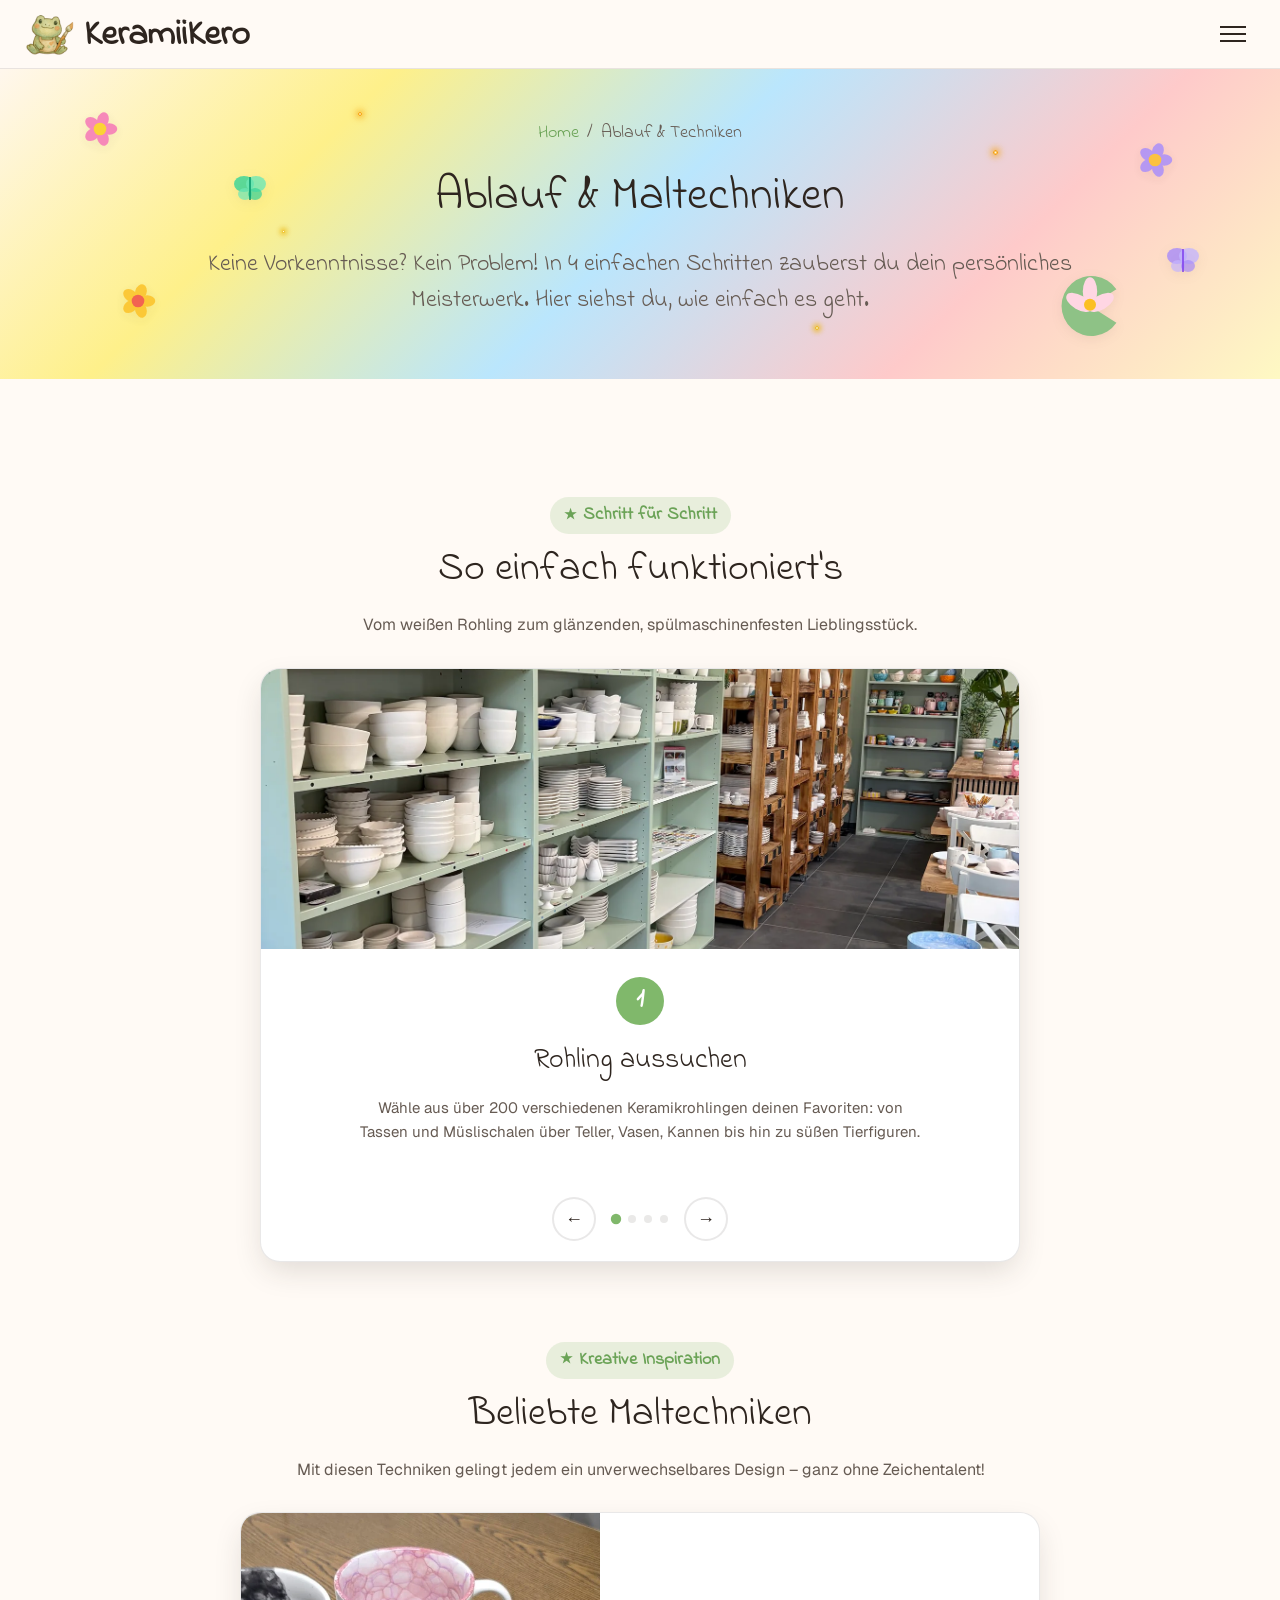
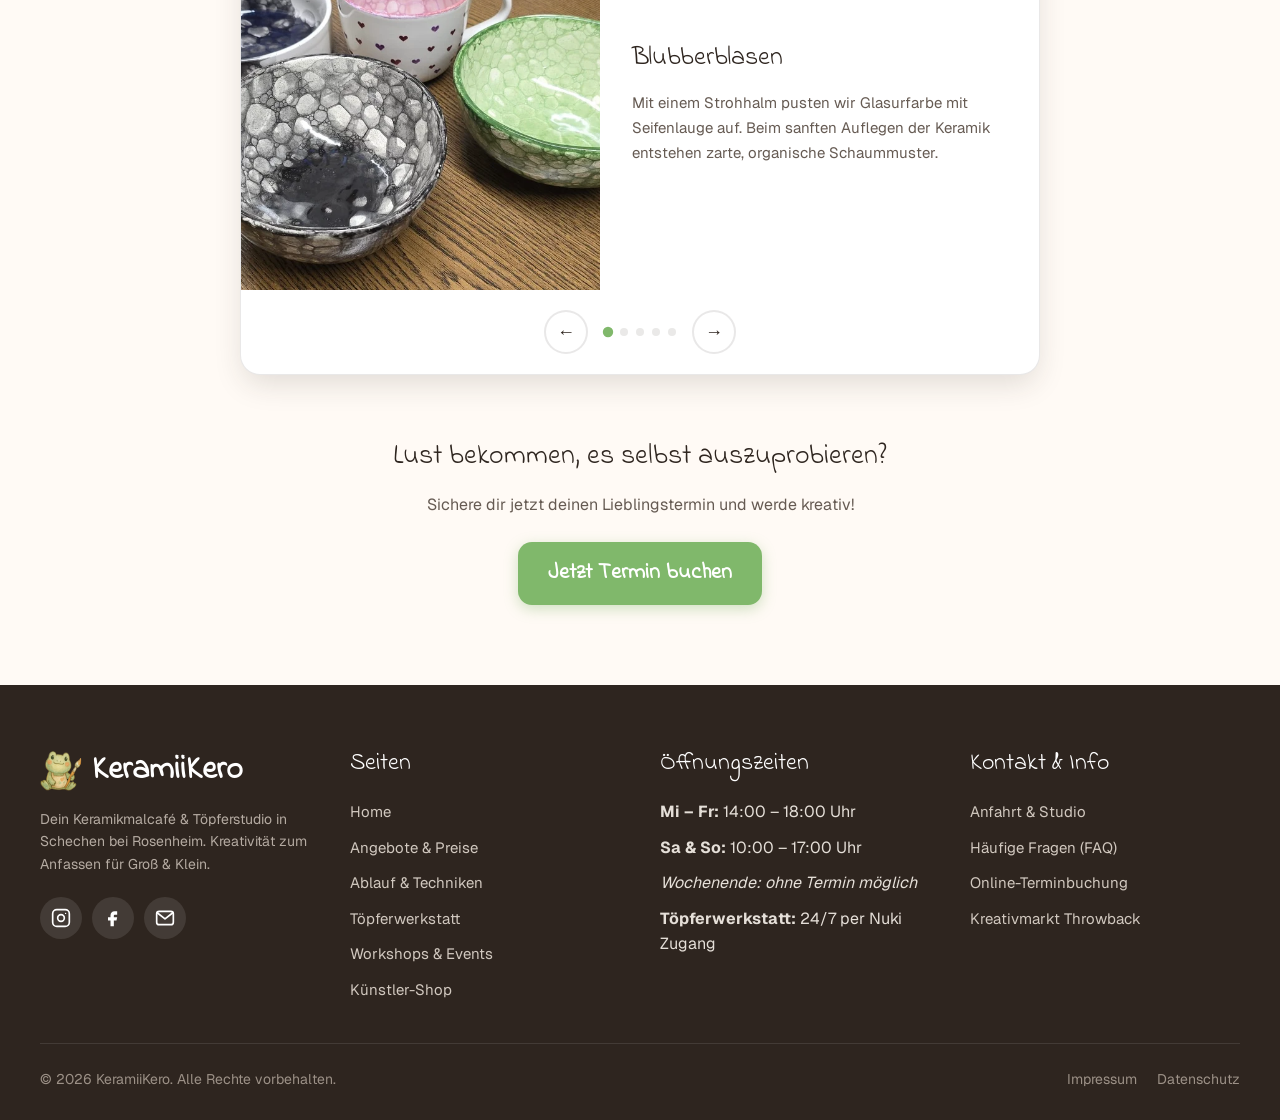
==== commit 75caa867: "Polish responsive layout and shared hero" ====
--- a/ablauf-techniken.html
+++ b/ablauf-techniken.html
@@ -19,28 +19,24 @@
                 <span>KeramiiKero</span>
             </a>
             <div class="nav-links">
-                <a href="index.html">Home</a>
                 <a href="angebote-preise.html">Angebote & Preise</a>
                 <a href="ablauf-techniken.html" class="active">Ablauf & Techniken</a>
                 <a href="toepferwerkstatt.html">Töpferwerkstatt</a>
                 <a href="workshops-events.html">Workshops</a>
                 <a href="kuenstler-shop.html">Künstler-Shop</a>
                 <a href="kontakt.html">Kontakt</a>
-                <a href="https://www.etermin.net/keramiikero" target="_blank" rel="noopener noreferrer" class="nav-cta">Jetzt buchen</a>
             </div>
             <button class="menu-button" aria-label="Menü öffnen" aria-expanded="false">
                 <span></span><span></span><span></span>
             </button>
         </nav>
         <div class="mobile-menu">
-            <a href="index.html">Home</a>
             <a href="angebote-preise.html">Angebote & Preise</a>
             <a href="ablauf-techniken.html" class="active">Ablauf & Techniken</a>
             <a href="toepferwerkstatt.html">Töpferwerkstatt</a>
             <a href="workshops-events.html">Workshops & Events</a>
             <a href="kuenstler-shop.html">Künstler-Shop</a>
             <a href="kontakt.html">Kontakt & FAQ</a>
-            <a href="https://www.etermin.net/keramiikero" target="_blank" rel="noopener noreferrer" class="nav-cta" style="text-align:center; margin-top:8px;">Jetzt Termin buchen</a>
         </div>
     </header>
 
@@ -71,41 +67,33 @@
                 <p style="color: var(--color-text-muted); font-size: 16px;">Vom weißen Rohling zum glänzenden, spülmaschinenfesten Lieblingsstück.</p>
             </div>
 
-            <div class="steps-grid">
-                <!-- Step 1 -->
-                <div class="step-card">
-                    <div class="step-number">1</div>
-                    <h3 class="step-title">Rohling aussuchen</h3>
-                    <p style="color: var(--color-text-muted); font-size: 14px; line-height: 1.6;">
-                        Wähle aus über 200 verschiedenen Keramikrohlingen deinen Favoriten: von Tassen und Müslischalen über Teller, Vasen, Kannen bis hin zu süßen Tierfiguren.
-                    </p>
-                </div>
-
-                <!-- Step 2 -->
-                <div class="step-card">
-                    <div class="step-number">2</div>
-                    <h3 class="step-title">Malen & Gestalten</h3>
-                    <p style="color: var(--color-text-muted); font-size: 14px; line-height: 1.6;">
-                        Wir erklären dir alle Farben und Werkzeuge. Suche dir deine Lieblingsfarben aus und experimentiere mit Pinseln, Schwämmen, Stempeln oder Klebebändern.
-                    </p>
-                </div>
-
-                <!-- Step 3 -->
-                <div class="step-card">
-                    <div class="step-number">3</div>
-                    <h3 class="step-title">Glasieren & Brennen</h3>
-                    <p style="color: var(--color-text-muted); font-size: 14px; line-height: 1.6;">
-                        Du lässt dein bemaltes Stück bei uns. Wir tauchen es in eine transparente Glasur und brennen es bei über 1.000 °C in unserem Spezialofen vor Ort.
-                    </p>
-                </div>
-
-                <!-- Step 4 -->
-                <div class="step-card">
-                    <div class="step-number">4</div>
-                    <h3 class="step-title">Glücklich abholen</h3>
-                    <p style="color: var(--color-text-muted); font-size: 14px; line-height: 1.6;">
-                        Nach 5–7 Werktagen ist dein Kunstwerk fertig gebrannt, strahlend glänzend, lebensmittelecht und spülmaschinenfest – bereit zum Mitnehmen!
-                    </p>
+            <div class="step-carousel-section">
+                <div class="step-carousel" tabindex="0" role="region" aria-roledescription="Karussell" aria-label="Vier Schritte beim Keramikbemalen">
+                    <div class="step-carousel-inner">
+                        <article class="step-carousel-slide" aria-label="Schritt 1 von 4">
+                            <img class="step-carousel-img" src="images/IMG_1152.webp" alt="Große Auswahl weißer Keramikrohlinge im KeramiiKero Studio">
+                            <div class="step-carousel-body"><div class="step-carousel-num">1</div><h3 class="step-carousel-title">Rohling aussuchen</h3><p class="step-carousel-text">Wähle aus über 200 verschiedenen Keramikrohlingen deinen Favoriten: von Tassen und Müslischalen über Teller, Vasen, Kannen bis hin zu süßen Tierfiguren.</p></div>
+                        </article>
+                        <article class="step-carousel-slide" aria-label="Schritt 2 von 4">
+                            <img class="step-carousel-img step-image-contain" src="images/kero-drawing.webp" alt="KeramiiKero Frosch beim kreativen Gestalten einer Keramik">
+                            <div class="step-carousel-body"><div class="step-carousel-num">2</div><h3 class="step-carousel-title">Malen & Gestalten</h3><p class="step-carousel-text">Wir erklären dir alle Farben und Werkzeuge. Suche dir deine Lieblingsfarben aus und experimentiere mit Pinseln, Schwämmen, Stempeln oder Klebebändern.</p></div>
+                        </article>
+                        <article class="step-carousel-slide" aria-label="Schritt 3 von 4">
+                            <img class="step-carousel-img" src="images/IMG_1200.webp" alt="Fertig glasierte und gebrannte Keramikstücke im Studio">
+                            <div class="step-carousel-body"><div class="step-carousel-num">3</div><h3 class="step-carousel-title">Glasieren & Brennen</h3><p class="step-carousel-text">Du lässt dein bemaltes Stück bei uns. Wir tauchen es in eine transparente Glasur und brennen es bei über 1.000 °C in unserem Spezialofen vor Ort.</p></div>
+                        </article>
+                        <article class="step-carousel-slide" aria-label="Schritt 4 von 4">
+                            <img class="step-carousel-img step-image-contain" src="images/kero-abholen.webp" alt="KeramiiKero Frosch holt die fertige Keramik ab">
+                            <div class="step-carousel-body"><div class="step-carousel-num">4</div><h3 class="step-carousel-title">Glücklich abholen</h3><p class="step-carousel-text">Nach 5–7 Werktagen ist dein Kunstwerk fertig gebrannt, strahlend glänzend, lebensmittelecht und spülmaschinenfest – bereit zum Mitnehmen!</p></div>
+                        </article>
+                    </div>
+                    <div class="carousel-nav" aria-label="Schrittnavigation">
+                        <button class="carousel-btn carousel-btn-prev" type="button" aria-label="Vorheriger Schritt">←</button>
+                        <div class="carousel-dots">
+                            <button class="carousel-dot active" type="button" aria-label="Schritt 1 anzeigen"></button><button class="carousel-dot" type="button" aria-label="Schritt 2 anzeigen"></button><button class="carousel-dot" type="button" aria-label="Schritt 3 anzeigen"></button><button class="carousel-dot" type="button" aria-label="Schritt 4 anzeigen"></button>
+                        </div>
+                        <button class="carousel-btn carousel-btn-next" type="button" aria-label="Nächster Schritt">→</button>
+                    </div>
                 </div>
             </div>
 
@@ -116,58 +104,21 @@
                 <p style="color: var(--color-text-muted); font-size: 16px;">Mit diesen Techniken gelingt jedem ein unverwechselbares Design – ganz ohne Zeichentalent!</p>
             </div>
 
-            <div class="techniques-grid">
-
-                <div class="technique-card">
-                    <img src="images/mt-blubber.webp" alt="Blubberblasen-Technik">
-                    <div class="technique-body">
-                        <h3 class="technique-title">Blubberblasen</h3>
-                        <p class="technique-text">
-                            Mit einem Strohhalm pusten wir Glasurfarbe mit Seifenlauge auf, bis bunte Blasen über den Rand steigen. Legt man die Keramik sanft darauf, entstehen zarte, organische Schaummuster wie am Meeresstrand.
-                        </p>
+            <div class="tech-carousel-section">
+                <div class="tech-carousel" tabindex="0" role="region" aria-roledescription="Karussell" aria-label="Beliebte Maltechniken">
+                    <div class="tech-carousel-inner">
+                        <article class="tech-carousel-slide"><div class="tech-carousel-img-wrap"><img class="tech-carousel-img" src="images/mt-blubber.webp" alt="Blubberblasen-Technik auf Keramik"></div><div class="tech-carousel-body"><h3 class="tech-carousel-title">Blubberblasen</h3><p class="tech-carousel-text">Mit einem Strohhalm pusten wir Glasurfarbe mit Seifenlauge auf. Beim sanften Auflegen der Keramik entstehen zarte, organische Schaummuster.</p></div></article>
+                        <article class="tech-carousel-slide"><div class="tech-carousel-img-wrap"><img class="tech-carousel-img" src="images/mt-marmorieren.webp" alt="Marmoriertechnik auf Keramik"></div><div class="tech-carousel-body"><h3 class="tech-carousel-title">Marmorieren</h3><p class="tech-carousel-text">Durch sanftes Drehen und Ineinanderfließen mehrerer Farben entstehen edle Marmorierungen. Jedes Stück wird garantiert ein Einzelstück.</p></div></article>
+                        <article class="tech-carousel-slide"><div class="tech-carousel-img-wrap"><img class="tech-carousel-img" src="images/mt-sticker.webp" alt="Klebemotiv-Technik auf Keramik"></div><div class="tech-carousel-body"><h3 class="tech-carousel-title">Klebemotive & Abklebeband</h3><p class="tech-carousel-text">Klebe Muster, Streifen oder Schriften ab, tupfe Farbe darüber und ziehe das Band wieder ab – für saubere, klare Kanten.</p></div></article>
+                        <article class="tech-carousel-slide"><div class="tech-carousel-img-wrap"><img class="tech-carousel-img" src="images/mt-kristallglasur.webp" alt="Keramik mit Kristallglasur"></div><div class="tech-carousel-body"><h3 class="tech-carousel-title">Kristallglasur</h3><p class="tech-carousel-text">Kleine Kristalle schmelzen beim Brennen und öffnen sich wie farbige Feuerwerke. Das Ergebnis bleibt bis zur Abholung eine schöne Überraschung.</p></div></article>
+                        <article class="tech-carousel-slide"><div class="tech-carousel-img-wrap"><img class="tech-carousel-img" src="images/mt-farbverlauf.webp" alt="Farbverlauf und Tupfen auf Keramik"></div><div class="tech-carousel-body"><h3 class="tech-carousel-title">Farbverläufe & Tupfen</h3><p class="tech-carousel-text">Mit feinen Naturschwämmen entstehen weiche Farbverläufe – ideal als Hintergrund für Schriften oder kontrastreiche Motive.</p></div></article>
+                    </div>
+                    <div class="carousel-nav" aria-label="Techniknavigation">
+                        <button class="carousel-btn carousel-btn-prev" type="button" aria-label="Vorherige Technik">←</button>
+                        <div class="carousel-dots"><button class="carousel-dot active" type="button" aria-label="Blubberblasen anzeigen"></button><button class="carousel-dot" type="button" aria-label="Marmorieren anzeigen"></button><button class="carousel-dot" type="button" aria-label="Klebemotive anzeigen"></button><button class="carousel-dot" type="button" aria-label="Kristallglasur anzeigen"></button><button class="carousel-dot" type="button" aria-label="Farbverläufe anzeigen"></button></div>
+                        <button class="carousel-btn carousel-btn-next" type="button" aria-label="Nächste Technik">→</button>
                     </div>
                 </div>
-
-                <div class="technique-card">
-                    <img src="images/mt-marmorieren.webp" alt="Marmoriertechnik">
-                    <div class="technique-body">
-                        <h3 class="technique-title">Marmorieren</h3>
-                        <p class="technique-text">
-                            Durch sanftes Drehen und Ineinanderfließen mehrerer Farben entstehen edle Marmorierungen. Jedes Stück wird garantiert ein absolutes Einzelstück mit faszinierender Farbtiefe.
-                        </p>
-                    </div>
-                </div>
-
-                <div class="technique-card">
-                    <img src="images/mt-sticker.webp" alt="Klebemotiv-Technik">
-                    <div class="technique-body">
-                        <h3 class="technique-title">Klebemotive & Abklebeband</h3>
-                        <p class="technique-text">
-                            Klebe geometrische Muster, Streifen, Herzen oder Schriften mit Spezialfolie ab, male einfach mit dem Schwamm darüber und ziehe das Band wieder ab: saubere, messerscharfe Kanten garantiert!
-                        </p>
-                    </div>
-                </div>
-
-                <div class="technique-card">
-                    <img src="images/mt-kristallglasur.webp" alt="Kristallglasuren">
-                    <div class="technique-body">
-                        <h3 class="technique-title">Kristallglasur</h3>
-                        <p class="technique-text">
-                            Diese besondere Glasur enthält kleine Kristalle, die beim Brennen im Ofen schmelzen und wie kleine bunte Feuerwerke aufplatzen. Ein faszinierender Überraschungseffekt nach dem Brennen!
-                        </p>
-                    </div>
-                </div>
-
-                <div class="technique-card">
-                    <img src="images/mt-farbverlauf.webp" alt="Farbverlauf-Technik">
-                    <div class="technique-body">
-                        <h3 class="technique-title">Farbverläufe & Tupfen</h3>
-                        <p class="technique-text">
-                            Mit feinen Naturschwämmen lassen sich zarte Farbverläufe tupfen – von Sonnenuntergang bis Regenbogen. Ideal als Hintergrund für Schriften oder Kontrastmotive.
-                        </p>
-                    </div>
-                </div>
-
             </div>
 
             <!-- CTA -->
--- a/css/keramiikero.css
+++ b/css/keramiikero.css
@@ -47,7 +47,9 @@
     --transition-smooth: 0.35s cubic-bezier(0.34, 1.56, 0.64, 1);
 }
 
-*, *::before, *::after {
+*,
+*::before,
+*::after {
     box-sizing: border-box;
     margin: 0;
     padding: 0;
@@ -66,7 +68,12 @@
     -webkit-font-smoothing: antialiased;
 }
 
-h1, h2, h3, h4, .brand-title, .handwritten {
+h1,
+h2,
+h3,
+h4,
+.brand-title,
+.handwritten {
     font-family: var(--font-handwritten);
     color: var(--color-text-main);
     font-weight: 400;
@@ -75,6 +82,10 @@
 a {
     color: inherit;
     text-decoration: none;
+}
+
+.subpage-content p a {
+    overflow-wrap: anywhere;
 }
 
 img {
@@ -100,15 +111,16 @@
     display: flex;
     align-items: center;
     justify-content: space-between;
-    padding: 10px 24px;
-    max-width: 1320px;
-    margin: 0 auto;
+    width: 100%;
+    padding: 10px clamp(16px, 2vw, 32px);
 }
 
 .nav-logo {
     display: flex;
     align-items: center;
     gap: 10px;
+    flex-shrink: 0;
+    white-space: nowrap;
     text-decoration: none;
     transition: transform var(--transition-fast);
 }
@@ -130,12 +142,25 @@
     line-height: 1;
     color: var(--color-text-main);
     transform: translateY(2px);
+    white-space: nowrap;
+    overflow-wrap: normal;
+    word-break: normal;
 }
 
 .nav-links {
     display: flex;
     align-items: center;
-    gap: 18px;
+    justify-content: flex-start;
+    gap: clamp(10px, 1.1vw, 18px);
+    flex: 0 1 auto;
+    min-width: 0;
+    margin-left: clamp(36px, 5vw, 80px);
+    margin-right: auto;
+}
+
+/* Remove booking CTA from desktop nav bar */
+.nav-links .nav-cta {
+    display: none;
 }
 
 .nav-links a {
@@ -147,6 +172,10 @@
     border-radius: var(--radius-sm);
     transition: color var(--transition-fast), background-color var(--transition-fast);
     position: relative;
+    white-space: nowrap;
+    overflow-wrap: normal;
+    word-break: normal;
+    line-height: 1.2;
 }
 
 .nav-links a:hover,
@@ -207,6 +236,8 @@
     flex-direction: column;
     gap: 12px;
     box-shadow: 0 16px 30px rgba(0, 0, 0, 0.08);
+    max-height: calc(100vh - 68px);
+    overflow-y: auto;
 }
 
 .mobile-menu.open {
@@ -228,12 +259,36 @@
     color: var(--color-primary-dark);
 }
 
-@media (max-width: 1060px) {
+@media (max-width: 1280px) {
     .nav-links {
         display: none;
     }
+
     .menu-button {
         display: block;
+    }
+}
+
+/* Fix: always hide mobile menu at desktop widths, even if .open is still set */
+@media (min-width: 1281px) {
+    .mobile-menu {
+        display: none !important;
+    }
+
+    .menu-button {
+        display: none !important;
+    }
+}
+
+/* Intermediate width: tighten nav links so they don't collide with logo */
+@media (min-width: 1281px) and (max-width: 1380px) {
+    .nav-links {
+        gap: 8px;
+    }
+
+    .nav-links a {
+        font-size: 18px;
+        padding: 5px 6px;
     }
 }
 
@@ -256,6 +311,12 @@
     pointer-events: none;
     z-index: 1;
     overflow: hidden;
+    animation: heroDecorationReveal 0.9s ease-out both;
+}
+
+@keyframes heroDecorationReveal {
+    from { opacity: 0; transform: translateY(8px); }
+    to { opacity: 1; transform: translateY(0); }
 }
 
 .hero-container {
@@ -603,11 +664,38 @@
     filter: drop-shadow(0 2px 4px rgba(0, 0, 0, 0.04));
 }
 
-.flower-pink { top: 12%; left: 6%; }
-.flower-lavender { top: 22%; right: 8%; width: 44px; height: 44px; }
-.flower-yellow { bottom: 18%; left: 9%; width: 46px; height: 46px; }
-.flower-rose { top: 48%; right: 4%; width: 42px; height: 42px; }
-.flower-blue { top: 8%; left: 45%; width: 38px; height: 38px; }
+.flower-pink {
+    top: 12%;
+    left: 6%;
+}
+
+.flower-lavender {
+    top: 22%;
+    right: 8%;
+    width: 44px;
+    height: 44px;
+}
+
+.flower-yellow {
+    bottom: 18%;
+    left: 9%;
+    width: 46px;
+    height: 46px;
+}
+
+.flower-rose {
+    top: 48%;
+    right: 4%;
+    width: 42px;
+    height: 42px;
+}
+
+.flower-blue {
+    top: 8%;
+    left: 45%;
+    width: 38px;
+    height: 38px;
+}
 
 /* Water Lilies (Seerosen) & Lily Pads */
 .hero-waterlily-pad {
@@ -628,38 +716,123 @@
     height: 72px;
 }
 
-.waterlily-1 { bottom: 12%; right: 12%; }
-.waterlily-2 { top: 38%; left: 2%; }
-.waterlily-3 { bottom: 6%; left: 48%; }
-
-/* Golden Fairy Dust (Stars & Shimmer Motes) */
+.waterlily-1 {
+    bottom: 12%;
+    right: 12%;
+}
+
+.waterlily-2 {
+    top: 38%;
+    left: 2%;
+}
+
+.waterlily-3 {
+    bottom: 6%;
+    left: 48%;
+}
+
+/* Golden Fairy Dust — fine light motes, no big star shapes */
 .fairy-star {
-    width: 18px;
-    height: 18px;
-    filter: drop-shadow(0 0 5px rgba(234, 179, 8, 0.8));
-    animation: fairyStarPulse 3s ease-in-out infinite;
+    /* Legacy selector kept but restyled as tiny glowing dot */
+    width: 4px;
+    height: 4px;
+    border-radius: 50%;
+    background: radial-gradient(circle, #fffde0 0%, #f59e0b 55%, transparent 100%);
+    box-shadow: 0 0 6px 2px rgba(245, 158, 11, 0.7), 0 0 12px rgba(253, 224, 71, 0.4);
+    animation: fairyMoteShimmer 3.2s ease-in-out infinite;
+}
+
+.fairy-star path {
+    display: none;
 }
 
 .fairy-mote {
+    width: 3px;
+    height: 3px;
+    border-radius: 50%;
+    background: radial-gradient(circle, #fffde0 0%, #eab308 60%, transparent 100%);
+    box-shadow: 0 0 5px 2px rgba(234, 179, 8, 0.75), 0 0 10px rgba(253, 224, 71, 0.45);
+    animation: fairyMoteShimmer 2.8s ease-in-out infinite;
+}
+
+/* Extra tiny motes injected by JS will use this class */
+.fairy-mote-js {
+    position: absolute;
+    border-radius: 50%;
+    pointer-events: none;
+    will-change: transform, opacity;
+    background: radial-gradient(circle, #fffde0 0%, #f59e0b 55%, transparent 100%);
+    box-shadow: 0 0 5px 2px rgba(234, 179, 8, 0.7);
+    animation: fairyMoteShimmer var(--dur, 2.8s) var(--delay, 0s) ease-in-out infinite;
+}
+
+.star-1 {
+    top: 14%;
+    left: 28%;
+    animation-delay: 0.2s;
+}
+
+.star-2 {
+    top: 26%;
+    right: 22%;
+    animation-delay: 1.1s;
     width: 5px;
     height: 5px;
-    border-radius: 50%;
-    background: #eab308;
-    box-shadow: 0 0 8px rgba(234, 179, 8, 0.9), 0 0 16px rgba(253, 224, 71, 0.6);
-    animation: fairyMoteShimmer 2.8s ease-in-out infinite;
-}
-
-.star-1 { top: 14%; left: 28%; animation-delay: 0.2s; }
-.star-2 { top: 26%; right: 22%; animation-delay: 1.1s; width: 14px; height: 14px; }
-.star-3 { top: 62%; left: 16%; animation-delay: 1.8s; width: 16px; height: 16px; }
-.star-4 { bottom: 22%; right: 28%; animation-delay: 0.7s; }
-
-.mote-1 { top: 18%; left: 34%; animation-delay: 0.4s; }
-.mote-2 { top: 34%; right: 15%; animation-delay: 1.3s; width: 6px; height: 6px; }
-.mote-3 { top: 52%; left: 22%; animation-delay: 2.1s; }
-.mote-4 { bottom: 28%; left: 38%; animation-delay: 0.9s; }
-.mote-5 { bottom: 16%; right: 36%; animation-delay: 1.5s; width: 4px; height: 4px; }
-.mote-6 { top: 8%; right: 40%; animation-delay: 2.4s; }
+}
+
+.star-3 {
+    top: 62%;
+    left: 16%;
+    animation-delay: 1.8s;
+    width: 4px;
+    height: 4px;
+}
+
+.star-4 {
+    bottom: 22%;
+    right: 28%;
+    animation-delay: 0.7s;
+}
+
+.mote-1 {
+    top: 18%;
+    left: 34%;
+    animation-delay: 0.4s;
+}
+
+.mote-2 {
+    top: 34%;
+    right: 15%;
+    animation-delay: 1.3s;
+    width: 6px;
+    height: 6px;
+}
+
+.mote-3 {
+    top: 52%;
+    left: 22%;
+    animation-delay: 2.1s;
+}
+
+.mote-4 {
+    bottom: 28%;
+    left: 38%;
+    animation-delay: 0.9s;
+}
+
+.mote-5 {
+    bottom: 16%;
+    right: 36%;
+    animation-delay: 1.5s;
+    width: 4px;
+    height: 4px;
+}
+
+.mote-6 {
+    top: 8%;
+    right: 40%;
+    animation-delay: 2.4s;
+}
 
 /* Butterflies & Sunbursts */
 .hero-butterfly {
@@ -668,29 +841,73 @@
     filter: drop-shadow(0 2px 4px rgba(0, 0, 0, 0.05));
 }
 
-.butterfly-mint { top: 32%; left: 18%; }
-.butterfly-purple { bottom: 32%; right: 6%; }
+.butterfly-mint {
+    top: 32%;
+    left: 18%;
+}
+
+.butterfly-purple {
+    bottom: 32%;
+    right: 6%;
+}
 
 @keyframes fairyStarPulse {
-    0%, 100% {
-        opacity: 0.25;
-        transform: scale(0.6) rotate(0deg);
-    }
+
+    0%,
+    100% {
+        opacity: 0.15;
+        transform: scale(0.5);
+    }
+
     50% {
-        opacity: 1;
-        transform: scale(1.3) rotate(45deg);
+        opacity: 0.9;
+        transform: scale(1.4);
     }
 }
 
 @keyframes fairyMoteShimmer {
-    0%, 100% {
-        opacity: 0.2;
-        transform: scale(0.5);
-    }
-    50% {
-        opacity: 1;
-        transform: scale(1.6);
-    }
+
+    0%,
+    100% {
+        opacity: 0.15;
+        transform: scale(0.5) translateY(0);
+    }
+
+    40% {
+        opacity: 0.95;
+        transform: scale(1.6) translateY(-3px);
+    }
+
+    70% {
+        opacity: 0.6;
+        transform: scale(1.1) translateY(-5px);
+    }
+}
+
+/* Pond ripple effect on hero click */
+@keyframes pondRipple {
+    0% {
+        opacity: 0.7;
+        transform: scale(0);
+    }
+
+    100% {
+        opacity: 0;
+        transform: scale(1);
+    }
+}
+
+.pond-ripple {
+    position: absolute;
+    border-radius: 50%;
+    border: 2px solid rgba(128, 184, 107, 0.55);
+    pointer-events: none;
+    z-index: 10;
+    animation: pondRipple 0.8s ease-out forwards;
+    width: 80px;
+    height: 80px;
+    margin-left: -40px;
+    margin-top: -40px;
 }
 
 /* ==========================================================================
@@ -699,7 +916,7 @@
 .wave-divider {
     display: block;
     width: 100%;
-    height: 48px;
+    height: 60px;
     margin: -1px 0;
     position: relative;
     z-index: 5;
@@ -707,7 +924,23 @@
 
 @media (max-width: 600px) {
     .wave-divider {
-        height: 28px;
+        height: 36px;
+    }
+}
+
+/* Pond / lake edge wave at hero bottom */
+.hero-pond-wave {
+    display: block;
+    width: 100%;
+    height: 80px;
+    margin: -1px 0;
+    position: relative;
+    z-index: 5;
+}
+
+@media (max-width: 600px) {
+    .hero-pond-wave {
+        height: 50px;
     }
 }
 
@@ -1133,15 +1366,80 @@
    SUBPAGE SHARED LAYOUT
    ========================================================================== */
 .subpage-hero {
-    background: linear-gradient(135deg, #fff7ed 0%, #fef08a 35%, #bae6fd 70%, #fecaca 100%);
+    background: linear-gradient(135deg, #fff7ed 0%, #fef08a 25%, #bae6fd 50%, #fecaca 75%, #fef9c3 100%);
     padding: 50px 24px 60px;
     text-align: center;
     position: relative;
+    overflow: hidden;
+    min-height: 255px;
+    display: flex;
+    align-items: center;
 }
 
 .subpage-hero-container {
     max-width: 900px;
     margin: 0 auto;
+    width: 100%;
+    position: relative;
+    z-index: 2;
+}
+
+.subpage-hero-decoration .shared-flower,
+.subpage-hero-decoration .shared-butterfly,
+.subpage-hero-decoration .shared-lily {
+    filter: drop-shadow(0 3px 6px rgba(74, 61, 52, 0.08));
+}
+
+.shared-flower {
+    width: 46px;
+    height: 46px;
+    opacity: 0.82;
+}
+
+.shared-flower-pink { color: #f472b6; }
+.shared-flower-lavender { color: #a78bfa; }
+.shared-flower-yellow { color: #fbbf24; }
+
+.shared-lily {
+    width: 72px;
+    height: 72px;
+}
+
+.shared-lily svg {
+    width: 100%;
+    height: 100%;
+}
+
+.shared-butterfly {
+    width: 40px;
+    height: 40px;
+}
+
+@media (max-width: 600px) {
+    .subpage-hero {
+        min-height: 230px;
+        padding: 38px 18px 48px;
+    }
+
+    .subpage-hero .shared-flower {
+        width: 30px;
+        height: 30px;
+    }
+
+    .subpage-hero .shared-butterfly {
+        width: 28px;
+        height: 28px;
+    }
+
+    .subpage-hero .shared-lily {
+        width: 48px;
+        height: 48px;
+    }
+
+    .subpage-hero .flower-blue,
+    .subpage-hero .butterfly-mint {
+        display: none;
+    }
 }
 
 .breadcrumb {
@@ -1398,14 +1696,824 @@
     outline-offset: 3px;
 }
 
+button:focus-visible,
+a:focus-visible {
+    outline: 3px solid var(--color-primary-dark);
+    outline-offset: 3px;
+    border-radius: 4px;
+}
+
 @media (prefers-reduced-motion: reduce) {
-    *, *::before, *::after {
+
+    *,
+    *::before,
+    *::after {
         animation-duration: 0.01ms !important;
         animation-iteration-count: 1 !important;
         transition-duration: 0.01ms !important;
         scroll-behavior: auto !important;
     }
+
     .hero-deco-item {
         transform: none !important;
     }
-}+}
+
+/* ==========================================================================
+   OFFER ACCORDIONS (Angebote & Preise)
+   ========================================================================== */
+.offer-accordion-list {
+    display: flex;
+    flex-direction: column;
+    gap: 16px;
+    margin-bottom: 50px;
+}
+
+.offer-accordion {
+    background: #ffffff;
+    border-radius: var(--radius-lg);
+    border: 2px solid var(--color-border);
+    overflow: hidden;
+    box-shadow: var(--shadow-soft);
+    transition: border-color var(--transition-fast), box-shadow var(--transition-fast);
+}
+
+.offer-accordion.open {
+    border-color: var(--color-primary);
+    box-shadow: var(--shadow-hover);
+}
+
+.offer-accordion.featured {
+    border-color: var(--color-primary);
+    background: linear-gradient(180deg, #f8fcf6 0%, #ffffff 100%);
+    position: relative;
+}
+
+.offer-accordion-header {
+    width: 100%;
+    text-align: left;
+    background: none;
+    border: none;
+    padding: 22px 28px;
+    cursor: pointer;
+    display: flex;
+    align-items: center;
+    justify-content: space-between;
+    gap: 20px;
+    transition: background-color var(--transition-fast);
+}
+
+.offer-accordion-header:hover {
+    background-color: rgba(128, 184, 107, 0.06);
+}
+
+.offer-header-left {
+    display: flex;
+    flex-direction: column;
+    gap: 4px;
+    min-width: 0;
+    flex: 1;
+}
+
+.offer-title {
+    font-family: var(--font-handwritten);
+    font-size: 26px;
+    font-weight: 600;
+    color: var(--color-text-main);
+    line-height: 1.2;
+}
+
+.offer-subtitle {
+    font-size: 14px;
+    color: var(--color-text-muted);
+}
+
+.offer-header-right {
+    display: flex;
+    align-items: center;
+    gap: 16px;
+    flex-shrink: 0;
+}
+
+.offer-price-badge {
+    font-family: var(--font-handwritten);
+    font-size: 24px;
+    color: var(--color-primary-dark);
+    font-weight: 600;
+    white-space: nowrap;
+}
+
+.offer-toggle-icon {
+    width: 28px;
+    height: 28px;
+    border-radius: 50%;
+    background-color: var(--color-primary-soft);
+    color: var(--color-primary-dark);
+    display: flex;
+    align-items: center;
+    justify-content: center;
+    font-size: 20px;
+    font-weight: 300;
+    flex-shrink: 0;
+    transition: transform 0.3s ease, background-color var(--transition-fast);
+}
+
+.offer-accordion.open .offer-toggle-icon {
+    transform: rotate(45deg);
+    background-color: var(--color-primary);
+    color: #fff;
+}
+
+.offer-body {
+    max-height: 0;
+    overflow: hidden;
+    transition: max-height 0.45s cubic-bezier(0.4, 0, 0.2, 1);
+}
+
+.offer-accordion.open .offer-body {
+    max-height: 600px;
+}
+
+.offer-body-inner {
+    padding: 0 28px 28px;
+    border-top: 1px solid var(--color-border);
+}
+
+.offer-body-inner ul {
+    list-style: none;
+    margin: 18px 0 20px;
+    display: flex;
+    flex-direction: column;
+    gap: 10px;
+}
+
+.offer-body-inner ul li {
+    display: flex;
+    align-items: flex-start;
+    gap: 10px;
+    font-size: 15px;
+    color: var(--color-text-main);
+}
+
+.offer-body-inner ul li::before {
+    content: '✓';
+    color: var(--color-primary-dark);
+    font-weight: bold;
+    flex-shrink: 0;
+}
+
+.offer-body-inner .offer-price-note {
+    font-size: 13px;
+    color: var(--color-text-muted);
+    margin-bottom: 16px;
+}
+
+.offer-accordion .pricing-badge {
+    position: static;
+    transform: none;
+    display: inline-block;
+    margin-bottom: 4px;
+}
+
+@media (max-width: 600px) {
+    .offer-accordion-header {
+        padding: 16px 20px;
+    }
+
+    .offer-title {
+        font-size: 21px;
+    }
+
+    .offer-price-badge {
+        font-size: 19px;
+    }
+
+    .offer-body-inner {
+        padding: 0 20px 20px;
+    }
+}
+
+/* ==========================================================================
+   TOEPFER ACCORDION (Töpferwerkstatt)
+   ========================================================================== */
+.toepfer-accordion-list {
+    display: flex;
+    flex-direction: column;
+    gap: 16px;
+    margin-bottom: 50px;
+}
+
+.toepfer-accordion {
+    background: #ffffff;
+    border-radius: var(--radius-lg);
+    border: 2px solid var(--color-border);
+    overflow: hidden;
+    box-shadow: var(--shadow-soft);
+    transition: border-color var(--transition-fast), box-shadow var(--transition-fast);
+}
+
+.toepfer-accordion.open {
+    border-color: var(--pastel-blue-deep);
+    box-shadow: 0 8px 24px rgba(56, 189, 248, 0.12);
+}
+
+.toepfer-accordion.featured {
+    border-color: var(--color-primary);
+    background: linear-gradient(180deg, #f0fdf4 0%, #ffffff 100%);
+}
+
+.toepfer-accordion-header {
+    width: 100%;
+    text-align: left;
+    background: none;
+    border: none;
+    padding: 22px 28px;
+    cursor: pointer;
+    display: flex;
+    align-items: center;
+    justify-content: space-between;
+    gap: 20px;
+    transition: background-color var(--transition-fast);
+}
+
+.toepfer-accordion-header:hover {
+    background-color: rgba(56, 189, 248, 0.05);
+}
+
+.toepfer-accordion .offer-toggle-icon {
+    background-color: rgba(56, 189, 248, 0.1);
+    color: var(--pastel-blue-deep);
+}
+
+.toepfer-accordion.open .offer-toggle-icon {
+    background-color: var(--pastel-blue-deep);
+    color: #fff;
+    transform: rotate(45deg);
+}
+
+.toepfer-body {
+    max-height: 0;
+    overflow: hidden;
+    transition: max-height 0.45s cubic-bezier(0.4, 0, 0.2, 1);
+}
+
+.toepfer-accordion.open .toepfer-body {
+    max-height: 600px;
+}
+
+.toepfer-body-inner {
+    padding: 0 28px 28px;
+    border-top: 1px solid var(--color-border);
+}
+
+.toepfer-body-inner ul {
+    list-style: none;
+    margin: 18px 0 20px;
+    display: flex;
+    flex-direction: column;
+    gap: 10px;
+}
+
+.toepfer-body-inner ul li {
+    display: flex;
+    align-items: flex-start;
+    gap: 10px;
+    font-size: 15px;
+    color: var(--color-text-main);
+}
+
+.toepfer-body-inner ul li::before {
+    content: '✓';
+    color: var(--pastel-blue-deep);
+    font-weight: bold;
+    flex-shrink: 0;
+}
+
+/* ==========================================================================
+   STEP CAROUSEL (Ablauf page)
+   ========================================================================== */
+.step-carousel-section {
+    position: relative;
+    max-width: 760px;
+    margin: 0 auto 70px;
+}
+
+.step-carousel {
+    position: relative;
+    overflow: hidden;
+    border-radius: var(--radius-lg);
+    background: #ffffff;
+    box-shadow: var(--shadow-hover);
+    border: 1px solid var(--color-border);
+}
+
+.step-carousel-inner {
+    display: flex;
+    transition: transform 0.5s cubic-bezier(0.4, 0, 0.2, 1);
+}
+
+.step-carousel-slide {
+    min-width: 100%;
+    flex: 0 0 100%;
+}
+
+.step-carousel-img {
+    width: 100%;
+    height: 280px;
+    object-fit: cover;
+    object-position: center;
+    display: block;
+}
+
+.step-carousel-img.step-image-contain {
+    object-fit: contain;
+    padding: 18px;
+    background: linear-gradient(135deg, #f7f3ee, #eef7ea);
+}
+
+.step-carousel-body {
+    padding: 28px 32px 32px;
+    text-align: center;
+}
+
+.step-carousel-num {
+    width: 48px;
+    height: 48px;
+    border-radius: 50%;
+    background-color: var(--color-primary);
+    color: #fff;
+    font-family: var(--font-handwritten);
+    font-size: 26px;
+    font-weight: bold;
+    display: flex;
+    align-items: center;
+    justify-content: center;
+    margin: 0 auto 14px;
+}
+
+.step-carousel-title {
+    font-size: 28px;
+    margin-bottom: 12px;
+    color: var(--color-text-main);
+}
+
+.step-carousel-text {
+    font-size: 15px;
+    color: var(--color-text-muted);
+    line-height: 1.65;
+    max-width: 560px;
+    margin: 0 auto;
+}
+
+.carousel-nav {
+    display: flex;
+    align-items: center;
+    justify-content: center;
+    gap: 16px;
+    margin-top: 20px;
+    flex-wrap: wrap;
+    padding-bottom: 20px;
+}
+
+.carousel-btn {
+    width: 44px;
+    height: 44px;
+    border-radius: 50%;
+    background: #ffffff;
+    border: 2px solid var(--color-border);
+    color: var(--color-text-main);
+    cursor: pointer;
+    display: flex;
+    align-items: center;
+    justify-content: center;
+    font-size: 18px;
+    transition: background-color var(--transition-fast), border-color var(--transition-fast), transform var(--transition-fast);
+    flex-shrink: 0;
+}
+
+.carousel-btn:hover {
+    background-color: var(--color-primary-light);
+    border-color: var(--color-primary);
+    transform: scale(1.08);
+}
+
+.carousel-dots {
+    display: flex;
+    gap: 8px;
+    align-items: center;
+}
+
+.carousel-dot {
+    width: 8px;
+    height: 8px;
+    border-radius: 50%;
+    background: var(--color-border);
+    transition: background-color var(--transition-fast), transform var(--transition-fast);
+    cursor: pointer;
+    border: none;
+    padding: 0;
+}
+
+.carousel-dot.active {
+    background: var(--color-primary);
+    transform: scale(1.3);
+}
+
+@media (max-width: 600px) {
+    .step-carousel-img {
+        height: 200px;
+    }
+
+    .step-carousel-body {
+        padding: 20px 20px 24px;
+    }
+
+    .step-carousel-title {
+        font-size: 22px;
+    }
+}
+
+/* ==========================================================================
+   TECHNIQUE CAROUSEL (Ablauf & Techniken page)
+   ========================================================================== */
+.tech-carousel-section {
+    position: relative;
+    max-width: 800px;
+    margin: 0 auto 60px;
+}
+
+.tech-carousel {
+    position: relative;
+    overflow: hidden;
+    border-radius: var(--radius-lg);
+    background: #ffffff;
+    box-shadow: var(--shadow-hover);
+    border: 1px solid var(--color-border);
+}
+
+.tech-carousel-inner {
+    display: flex;
+    transition: transform 0.5s cubic-bezier(0.4, 0, 0.2, 1);
+}
+
+.tech-carousel-slide {
+    min-width: 100%;
+    flex: 0 0 100%;
+    display: flex;
+    flex-direction: column;
+}
+
+@media (min-width: 700px) {
+    .tech-carousel-slide {
+        flex-direction: row;
+    }
+}
+
+.tech-carousel-img-wrap {
+    flex: 0 0 45%;
+    max-width: 45%;
+    min-height: 260px;
+    overflow: hidden;
+}
+
+@media (max-width: 699px) {
+    .tech-carousel-img-wrap {
+        max-width: 100%;
+        width: 100%;
+        min-height: 200px;
+    }
+}
+
+.tech-carousel-img {
+    width: 100%;
+    height: 100%;
+    min-height: 200px;
+    object-fit: cover;
+    object-position: center;
+    display: block;
+}
+
+.tech-carousel-body {
+    flex: 1;
+    padding: 28px 32px;
+    display: flex;
+    flex-direction: column;
+    justify-content: center;
+}
+
+.tech-carousel-title {
+    font-size: 26px;
+    margin-bottom: 12px;
+    color: var(--color-text-main);
+}
+
+.tech-carousel-text {
+    font-size: 15px;
+    color: var(--color-text-muted);
+    line-height: 1.65;
+}
+
+@media (max-width: 600px) {
+    .tech-carousel-body {
+        padding: 20px 20px 24px;
+    }
+
+    .tech-carousel-title {
+        font-size: 22px;
+    }
+
+    .tech-carousel-img {
+        min-height: 180px;
+    }
+}
+
+/* Fix Illustrieren / frog drawing image - show whole frog */
+.tech-carousel-slide.is-illustrieren .tech-carousel-img {
+    object-fit: contain;
+    object-position: center;
+    background: #f7f3ee;
+}
+
+/* ==========================================================================
+   KONTAKT MAP (Click-to-load embed)
+   ========================================================================== */
+.map-section {
+    margin: 50px 0;
+}
+
+.map-container {
+    position: relative;
+    width: 100%;
+    border-radius: var(--radius-lg);
+    overflow: hidden;
+    box-shadow: var(--shadow-card);
+    border: 3px solid #ffffff;
+    background: #e8f4e8;
+    min-height: 340px;
+}
+
+.map-placeholder {
+    display: flex;
+    flex-direction: column;
+    align-items: center;
+    justify-content: center;
+    text-align: center;
+    padding: 40px 24px;
+    min-height: 340px;
+    gap: 16px;
+    cursor: pointer;
+    background: linear-gradient(135deg, #e8f5e1 0%, #d4efd4 100%);
+    transition: background-color var(--transition-fast);
+}
+
+.map-placeholder:hover {
+    background: linear-gradient(135deg, #d4efd4 0%, #c8e8c8 100%);
+}
+
+.map-placeholder-icon {
+    color: var(--color-primary-dark);
+    line-height: 1;
+}
+
+.map-placeholder h3 {
+    font-size: 22px;
+    color: var(--color-text-main);
+    margin: 0;
+}
+
+.map-placeholder p {
+    font-size: 14px;
+    color: var(--color-text-muted);
+    max-width: 400px;
+    margin: 0;
+}
+
+.map-load-btn {
+    display: inline-flex;
+    align-items: center;
+    gap: 8px;
+    padding: 12px 24px;
+    background: var(--color-primary);
+    color: #fff;
+    font-family: var(--font-handwritten);
+    font-size: 20px;
+    border: none;
+    border-radius: var(--radius-md);
+    cursor: pointer;
+    transition: background-color var(--transition-fast), transform var(--transition-fast);
+    box-shadow: 0 4px 14px rgba(128, 184, 107, 0.38);
+}
+
+.map-load-btn:hover {
+    background: var(--color-primary-dark);
+    transform: translateY(-2px);
+}
+
+.map-iframe-wrap {
+    display: none;
+    width: 100%;
+}
+
+.map-iframe-wrap.loaded {
+    display: block;
+}
+
+.map-iframe-wrap iframe {
+    width: 100%;
+    height: 380px;
+    border: none;
+    display: block;
+}
+
+.map-nav-buttons {
+    display: flex;
+    gap: 12px;
+    flex-wrap: wrap;
+    margin-top: 16px;
+}
+
+/* ==========================================================================
+   FOOTER SOCIAL ICONS (improved)
+   ========================================================================== */
+.footer-social {
+    display: flex;
+    gap: 10px;
+    margin-top: 10px;
+    flex-wrap: wrap;
+}
+
+.social-icon-btn {
+    width: 42px;
+    height: 42px;
+    border-radius: 50%;
+    background-color: rgba(255, 255, 255, 0.1);
+    display: flex;
+    align-items: center;
+    justify-content: center;
+    color: #fff;
+    transition: background-color var(--transition-fast), transform var(--transition-fast), box-shadow var(--transition-fast);
+    text-decoration: none;
+}
+
+.social-icon-btn:hover {
+    background-color: var(--color-primary);
+    transform: translateY(-3px);
+    box-shadow: 0 6px 16px rgba(128, 184, 107, 0.35);
+}
+
+.social-icon-btn:focus-visible {
+    outline: 3px solid var(--color-primary);
+    outline-offset: 3px;
+}
+
+.social-icon-btn svg {
+    display: block;
+    flex-shrink: 0;
+    width: 20px;
+    height: 20px;
+    fill: none;
+    stroke: currentColor;
+    stroke-width: 2;
+    stroke-linecap: round;
+    stroke-linejoin: round;
+}
+
+.social-icon-btn:nth-child(2) svg {
+    fill: currentColor;
+    stroke: none;
+}
+
+.workshop-yoga-image img {
+    object-position: center 45%;
+}
+
+.workshop-illustration-image img {
+    object-fit: contain;
+    object-position: center;
+    padding: 8px;
+    background: linear-gradient(135deg, #f7f3ee, #eef7ea);
+}
+
+/* ==========================================================================
+   YOGA PLACEHOLDER
+   ========================================================================== */
+.yoga-placeholder-img {
+    width: 100%;
+    height: 200px;
+    background: linear-gradient(135deg, #d8f3dc 0%, #b7e4c7 50%, #95d5b2 100%);
+    display: flex;
+    flex-direction: column;
+    align-items: center;
+    justify-content: center;
+    gap: 8px;
+    text-align: center;
+    padding: 16px;
+}
+
+.yoga-placeholder-img span {
+    font-size: 36px;
+}
+
+.yoga-placeholder-img p {
+    font-family: var(--font-handwritten);
+    font-size: 14px;
+    color: #2d6a4f;
+    margin: 0;
+    line-height: 1.3;
+}
+
+/* ==========================================================================
+   EXTRA MOBILE RESPONSIVENESS
+   ========================================================================== */
+@media (max-width: 480px) {
+    .hero {
+        padding: 40px 16px 70px;
+    }
+
+    .hero-title {
+        font-size: 34px;
+    }
+
+    .hero-subtitle {
+        font-size: 18px;
+    }
+
+    .btn-primary,
+    .btn-secondary {
+        font-size: 18px;
+        padding: 11px 22px;
+    }
+
+    .hero-actions {
+        flex-direction: column;
+        align-items: center;
+        gap: 12px;
+    }
+
+    .contact-preview-card {
+        padding: 24px 20px;
+    }
+
+    .about-container {
+        gap: 24px;
+    }
+
+    .previews-grid {
+        grid-template-columns: 1fr;
+    }
+
+    .subpage-content {
+        padding: 42px 16px 60px;
+    }
+
+    .offer-accordion-header,
+    .toepfer-accordion-header {
+        align-items: flex-start;
+        gap: 12px;
+    }
+
+    .offer-header-right {
+        flex-direction: column;
+        align-items: flex-end;
+        gap: 8px;
+    }
+
+    .offer-price-badge {
+        white-space: normal;
+        text-align: right;
+        line-height: 1.15;
+    }
+
+    .footer-container {
+        grid-template-columns: 1fr;
+        gap: 28px;
+    }
+
+    .footer-bottom {
+        align-items: flex-start;
+        flex-direction: column;
+    }
+
+    .nav-container {
+        padding: 8px 16px;
+    }
+
+    .nav-logo span {
+        font-size: 28px;
+    }
+
+    .nav-logo img {
+        width: 40px;
+        height: 40px;
+    }
+}
+
+@media (max-width: 360px) {
+    .hero-title {
+        font-size: 30px;
+    }
+
+    .subpage-title {
+        font-size: 28px;
+    }
+}
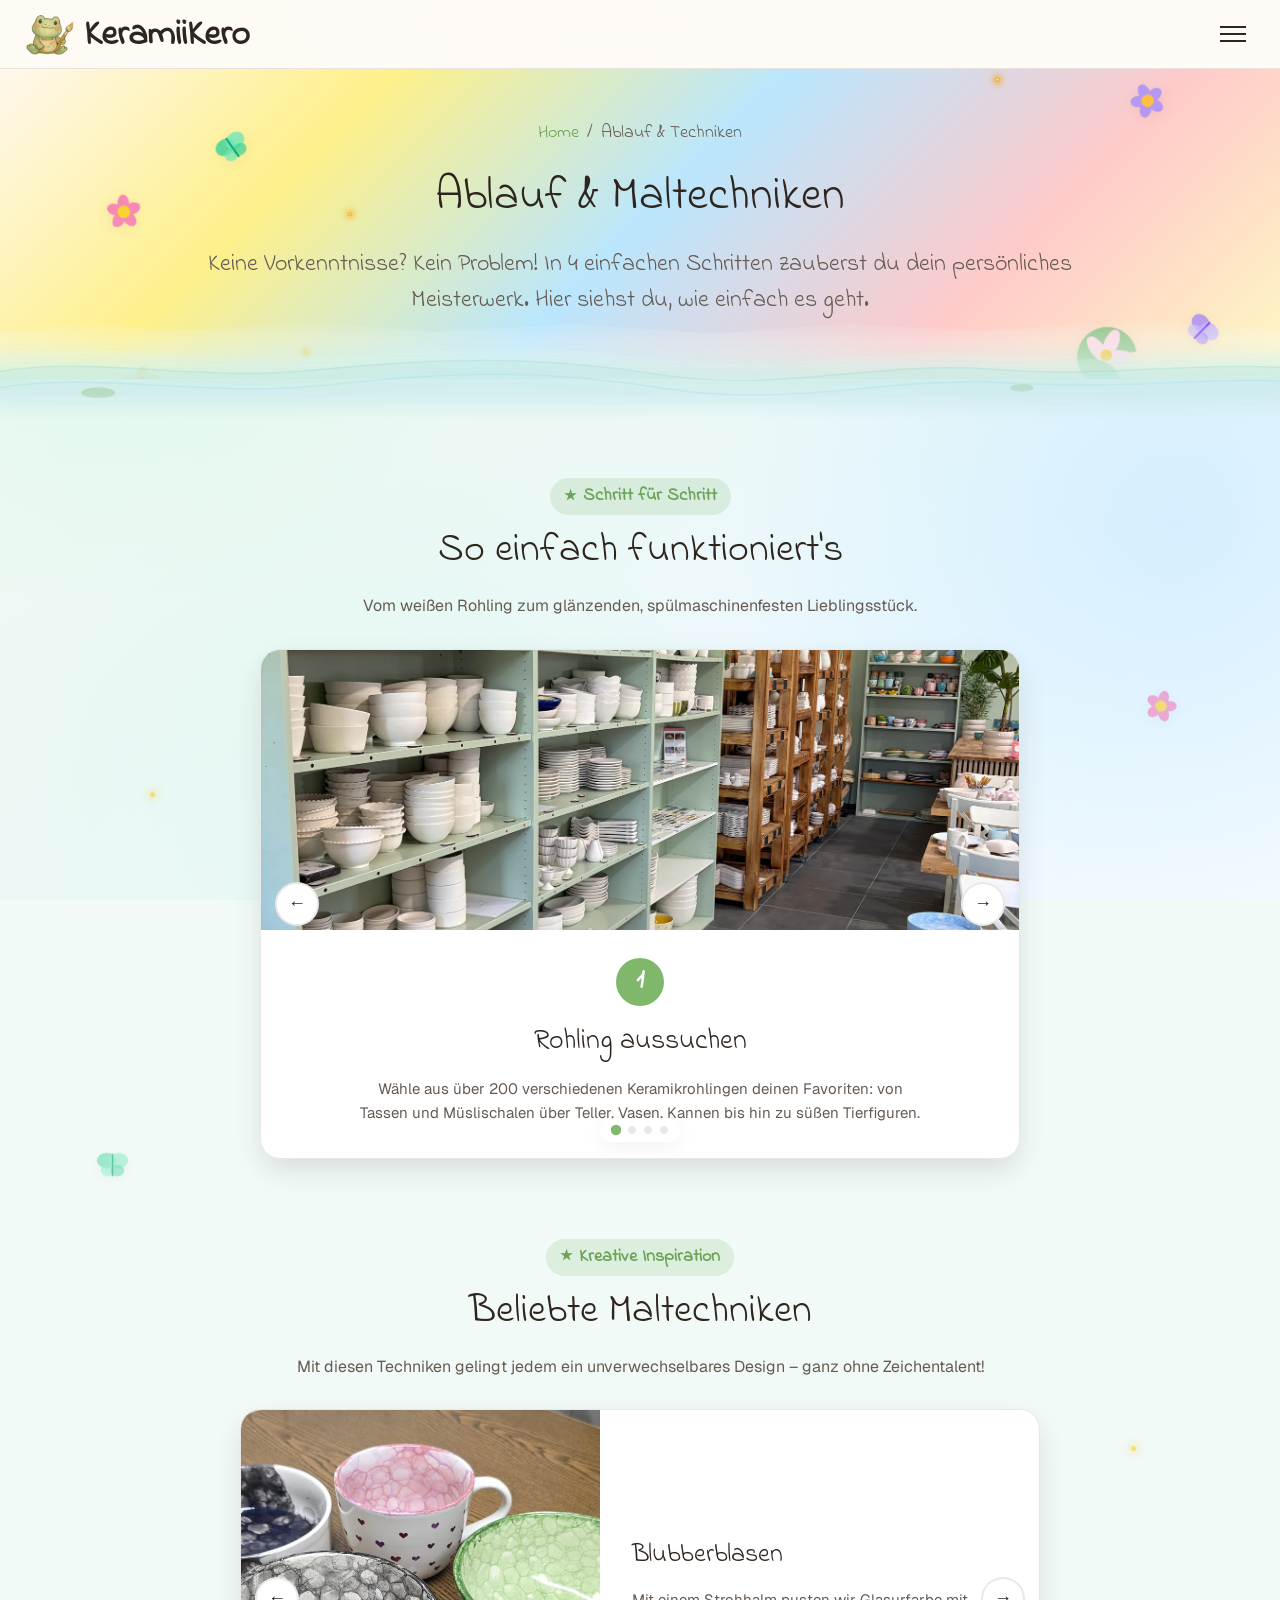
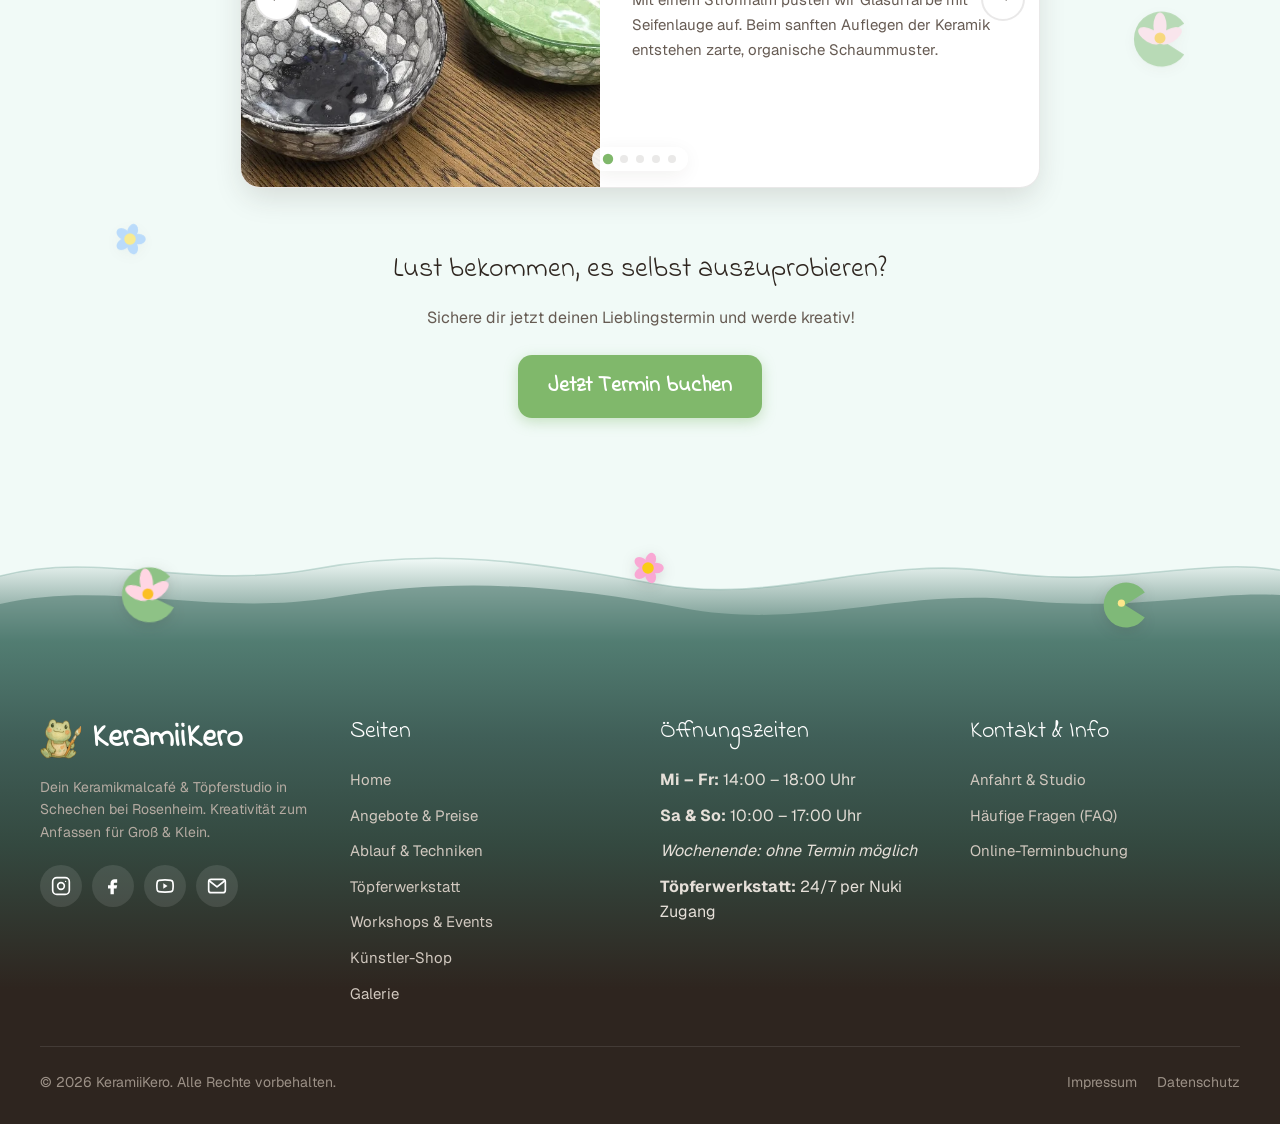
==== commit 635b2d50: "Improve contact delivery and pottery offers" ====
--- a/ablauf-techniken.html
+++ b/ablauf-techniken.html
@@ -3,10 +3,10 @@
 
 <head>
     <meta charset="UTF-8">
-    <meta name="viewport" content="width=device-width, initial-scale=1.0">
+    <meta name="viewport" content="width=device-width, initial-scale=1.0, maximum-scale=5.0, user-scalable=yes">
     <meta name="description" content="Wie funktioniert Keramik bemalen bei KeramiiKero? Entdecke den Ablauf in 4 einfachen Schritten und beliebte Maltechniken wie Blubberblasen, Marmorieren und Kristallglasur.">
     <title>Ablauf & Techniken | KeramiiKero</title>
-    <link rel="stylesheet" href="css/keramiikero.css">
+    <link rel="stylesheet" href="css/keramiikero.css?v=20260926-3">
     <link rel="icon" href="images/kero-logo-final.webp" type="image/webp">
 </head>
 
@@ -172,7 +172,7 @@
         </div>
     </footer>
 
-    <script src="js/keramiikero.js"></script>
+    <script src="js/keramiikero.js?v=20260926-3"></script>
 </body>
 
 </html>
--- a/css/keramiikero.css
+++ b/css/keramiikero.css
@@ -9,7 +9,7 @@
     --color-primary-light: #eaf5e6;
     --color-primary-soft: rgba(128, 184, 107, 0.18);
 
-    --color-bg: #fffaf5;
+    --color-bg: #f1faf7;
     --color-bg-card: rgba(255, 255, 255, 0.92);
     --color-text-main: #2e251f;
     --color-text-muted: #665b53;
@@ -55,12 +55,30 @@
     padding: 0;
 }
 
+.sr-only {
+    position: absolute;
+    width: 1px;
+    height: 1px;
+    padding: 0;
+    margin: -1px;
+    overflow: hidden;
+    clip: rect(0, 0, 0, 0);
+    white-space: nowrap;
+    border: 0;
+}
+
 html {
     scroll-behavior: smooth;
 }
 
 body {
     background-color: var(--color-bg);
+    background-image:
+        radial-gradient(circle at 8% 22%, rgba(187, 247, 208, 0.42), transparent 30%),
+        radial-gradient(circle at 92% 58%, rgba(186, 230, 253, 0.48), transparent 34%),
+        radial-gradient(circle at 30% 88%, rgba(216, 249, 232, 0.34), transparent 28%),
+        linear-gradient(145deg, #f5fcf6 0%, #ebf8f4 43%, #edf8ff 73%, #f5fbff 100%);
+    background-attachment: fixed;
     color: var(--color-text-main);
     font-family: var(--font-sans);
     line-height: 1.6;
@@ -108,9 +126,10 @@
 }
 
 .nav-container {
-    display: flex;
-    align-items: center;
-    justify-content: space-between;
+    display: grid;
+    grid-template-columns: auto minmax(0, 1fr);
+    align-items: center;
+    column-gap: clamp(48px, 5vw, 96px);
     width: 100%;
     padding: 10px clamp(16px, 2vw, 32px);
 }
@@ -150,12 +169,11 @@
 .nav-links {
     display: flex;
     align-items: center;
-    justify-content: flex-start;
+    justify-content: center;
     gap: clamp(10px, 1.1vw, 18px);
-    flex: 0 1 auto;
+    flex: 1 1 auto;
     min-width: 0;
-    margin-left: clamp(36px, 5vw, 80px);
-    margin-right: auto;
+    margin: 0 clamp(22px, 3vw, 64px) 0 0;
 }
 
 /* Remove booking CTA from desktop nav bar */
@@ -260,6 +278,11 @@
 }
 
 @media (max-width: 1280px) {
+    .nav-container {
+        display: flex;
+        justify-content: space-between;
+    }
+
     .nav-links {
         display: none;
     }
@@ -498,6 +521,7 @@
     display: inline-flex;
     align-items: center;
     cursor: pointer;
+    outline: none;
 }
 
 .mascot-img {
@@ -509,6 +533,38 @@
 
 .mascot-container:hover .mascot-img {
     transform: scale(1.12) translateY(-4px) rotate(-4deg);
+}
+
+.mascot-click-hint {
+    position: absolute;
+    left: 50%;
+    bottom: -13px;
+    z-index: 2;
+    transform: translateX(-50%) rotate(-3deg);
+    padding: 2px 8px 3px;
+    border: 1px solid rgba(97, 158, 78, 0.35);
+    border-radius: 999px;
+    background: rgba(255, 255, 255, 0.9);
+    color: var(--color-primary-dark);
+    box-shadow: 0 3px 9px rgba(68, 108, 57, 0.13);
+    font-family: var(--font-handwritten);
+    font-size: 13px;
+    font-weight: 700;
+    line-height: 1.2;
+    white-space: nowrap;
+    pointer-events: none;
+    transition: transform var(--transition-smooth), background-color var(--transition-fast);
+}
+
+.mascot-container:hover .mascot-click-hint,
+.mascot-container:focus-visible .mascot-click-hint {
+    transform: translateX(-50%) translateY(-2px) rotate(2deg) scale(1.06);
+    background: #fff;
+}
+
+.mascot-container:focus-visible {
+    border-radius: 18px;
+    box-shadow: 0 0 0 3px rgba(97, 158, 78, 0.34);
 }
 
 .speech-bubble {
@@ -547,6 +603,13 @@
     transform: translateX(-50%) scale(1);
 }
 
+@media (max-width: 480px) {
+    .mascot-click-hint {
+        bottom: -11px;
+        font-size: 12px;
+    }
+}
+
 .btn-primary {
     display: inline-flex;
     align-items: center;
@@ -654,7 +717,8 @@
     position: absolute;
     pointer-events: none;
     will-change: transform;
-    transition: transform 0.1s linear;
+    transform-origin: center;
+    backface-visibility: hidden;
 }
 
 /* 5-Petal Flowers (Alte Webseite Style) */
@@ -916,15 +980,17 @@
 .wave-divider {
     display: block;
     width: 100%;
-    height: 60px;
-    margin: -1px 0;
+    height: 78px;
+    margin: -38px 0 -1px;
     position: relative;
-    z-index: 5;
+    z-index: 4;
+    overflow: visible;
 }
 
 @media (max-width: 600px) {
     .wave-divider {
-        height: 36px;
+        height: 56px;
+        margin-top: -28px;
     }
 }
 
@@ -932,16 +998,130 @@
 .hero-pond-wave {
     display: block;
     width: 100%;
-    height: 80px;
-    margin: -1px 0;
+    height: 126px;
+    margin: -76px 0 -1px;
     position: relative;
-    z-index: 5;
+    z-index: 4;
+    overflow: visible;
 }
 
 @media (max-width: 600px) {
     .hero-pond-wave {
-        height: 50px;
-    }
+        height: 88px;
+        margin-top: -52px;
+    }
+}
+
+.pond-wave-haze,
+.pond-wave-back,
+.pond-wave-front {
+    filter: drop-shadow(0 -3px 10px rgba(186, 230, 253, 0.08));
+}
+
+/* The hero's little garden continues softly through every content section. */
+.ambient-section {
+    position: relative;
+    isolation: isolate;
+    overflow: hidden;
+}
+
+.ambient-section > :not(.section-decoration):not(.pond-ripple) {
+    position: relative;
+    z-index: 1;
+}
+
+.section-decoration {
+    position: absolute;
+    inset: -45px 0;
+    z-index: 0;
+    pointer-events: none;
+    opacity: 0;
+    transition: opacity 0.9s ease, filter 0.9s ease;
+    filter: blur(2px);
+    will-change: transform;
+}
+
+.section-decoration.is-visible {
+    opacity: 0.58;
+    filter: blur(0);
+}
+
+.ambient-deco-item {
+    position: absolute;
+    display: block;
+    pointer-events: none;
+    will-change: transform;
+    filter: drop-shadow(0 3px 7px rgba(74, 61, 52, 0.08));
+    animation: ambientDecorFloat 8s ease-in-out infinite alternate;
+}
+
+.ambient-flower { width: 42px; height: 42px; }
+.ambient-butterfly { width: 39px; height: 39px; }
+.ambient-lily { width: 66px; height: 66px; }
+.ambient-lily svg { width: 100%; height: 100%; }
+.ambient-spark {
+    width: 5px;
+    height: 5px;
+    border-radius: 50%;
+    background: #facc15;
+    box-shadow: 0 0 8px 3px rgba(250, 204, 21, 0.44);
+}
+
+.ambient-one { top: 12%; left: 2.5%; --ambient-x: 10px; --ambient-y: -13px; --ambient-r: 6deg; }
+.ambient-two { top: 35%; right: 2.2%; --ambient-x: -12px; --ambient-y: 15px; --ambient-r: -7deg; animation-delay: -2.4s; }
+.ambient-three { top: 70%; left: 1.2%; --ambient-x: 13px; --ambient-y: -10px; --ambient-r: 8deg; animation-delay: -4.7s; }
+.ambient-four { top: 82%; right: 3.4%; --ambient-x: -9px; --ambient-y: 13px; --ambient-r: -5deg; animation-delay: -6.1s; }
+.ambient-five { top: 24%; left: 7%; animation-delay: -1.3s; }
+.ambient-six { top: 61%; right: 6.5%; animation-delay: -3.8s; }
+
+.ambient-section:nth-of-type(even) .ambient-one { top: 18%; left: auto; right: 2.5%; }
+.ambient-section:nth-of-type(even) .ambient-two { top: 44%; right: auto; left: 2%; }
+.ambient-section:nth-of-type(even) .ambient-three { left: auto; right: 1.5%; }
+.ambient-section:nth-of-type(even) .ambient-four { right: auto; left: 3.4%; }
+
+@keyframes ambientDecorFloat {
+    0% { transform: translate3d(0, 0, 0) rotate(0deg); }
+    48% { transform: translate3d(calc(var(--ambient-x) * -0.45), calc(var(--ambient-y) * -0.5), 0) rotate(calc(var(--ambient-r) * -0.5)); }
+    100% { transform: translate3d(var(--ambient-x), var(--ambient-y), 0) rotate(var(--ambient-r)); }
+}
+
+.ambient-ripple {
+    z-index: 3;
+}
+
+@media (max-width: 760px) {
+    .section-decoration.is-visible { opacity: 0.42; }
+    .ambient-flower { width: 28px; height: 28px; }
+    .ambient-butterfly { width: 28px; height: 28px; }
+    .ambient-lily { width: 44px; height: 44px; }
+    .ambient-two,
+    .ambient-three { display: none; }
+    .ambient-one { left: -4px; }
+    .ambient-four { right: -3px; }
+}
+
+@media (prefers-reduced-motion: reduce) {
+    .ambient-deco-item { animation: none; }
+    .section-decoration { transition: none; }
+}
+
+/* Endless, clickable gallery strip */
+.gallery-loop-shell { overflow: hidden; padding: 30px 0 54px; }
+.gallery-loop { display: flex; width: max-content; gap: 18px; animation: galleryLoop 52s linear infinite; }
+.gallery-loop-shell:hover .gallery-loop,
+.gallery-loop-shell:focus-within .gallery-loop { animation-play-state: paused; }
+.gallery-loop-item { width: clamp(240px, 27vw, 410px); height: clamp(300px, 36vw, 520px); padding: 0; border: 0; border-radius: 24px; overflow: hidden; background: #fff; box-shadow: var(--shadow-soft); cursor: zoom-in; flex: 0 0 auto; }
+.gallery-loop-item img { width: 100%; height: 100%; object-fit: cover; transition: transform .35s ease; }
+.gallery-loop-item:hover img,
+.gallery-loop-item:focus-visible img { transform: scale(1.045); }
+@keyframes galleryLoop { to { transform: translateX(calc(-50% - 9px)); } }
+.gallery-lightbox { width: min(920px, calc(100% - 28px)); padding: 0; border: 0; border-radius: 24px; background: transparent; overflow: visible; }
+.gallery-lightbox::backdrop { background: rgba(32, 40, 38, .82); backdrop-filter: blur(7px); }
+.gallery-lightbox img { display: block; width: 100%; max-height: 86vh; object-fit: contain; border-radius: 22px; }
+.gallery-lightbox-close { position: absolute; top: -18px; right: -12px; width: 46px; height: 46px; border: 2px solid var(--color-primary); border-radius: 50%; background: #fff; font-size: 28px; cursor: pointer; }
+@media (max-width: 600px) {
+    .gallery-loop { gap: 12px; animation-duration: 38s; }
+    .gallery-loop-item { width: 76vw; height: 100vw; border-radius: 19px; }
 }
 
 /* ==========================================================================
@@ -949,7 +1129,7 @@
    ========================================================================== */
 .about-section {
     padding: 70px 24px 80px;
-    background-color: #fffaf5;
+    background: transparent;
 }
 
 .about-container {
@@ -1059,13 +1239,113 @@
    ========================================================================== */
 .previews-section {
     padding: 80px 24px 90px;
-    background-color: #f7f3ee;
+    background: transparent;
     position: relative;
+    overflow: hidden;
 }
 
 .previews-container {
     max-width: 1200px;
     margin: 0 auto;
+    position: relative;
+    z-index: 2;
+}
+
+.previews-decoration {
+    position: absolute;
+    inset: -40px 0;
+    z-index: 1;
+    pointer-events: none;
+    overflow: hidden;
+    opacity: 0;
+    transition: opacity 0.9s ease;
+    will-change: transform;
+}
+
+.previews-decoration.is-visible {
+    opacity: 0.72;
+}
+
+.preview-decor-item,
+.preview-spark {
+    position: absolute;
+    pointer-events: none;
+    will-change: transform;
+}
+
+.preview-decor-item {
+    filter: drop-shadow(0 3px 7px rgba(74, 61, 52, 0.08));
+    animation: previewDecorFloat 7.5s ease-in-out infinite alternate;
+}
+
+.preview-flower {
+    width: 44px;
+    height: 44px;
+}
+
+.preview-butterfly {
+    width: 42px;
+    height: 42px;
+}
+
+.preview-lily {
+    width: 68px;
+    height: 68px;
+}
+
+.preview-lily svg {
+    width: 100%;
+    height: 100%;
+}
+
+.preview-decor-left-one { top: 13%; left: 2.5%; --decor-x: 10px; --decor-y: -15px; --decor-r: 5deg; }
+.preview-decor-left-two { top: 48%; left: 1.5%; --decor-x: -8px; --decor-y: 17px; --decor-r: -7deg; animation-delay: -2.1s; }
+.preview-decor-left-three { top: 78%; left: 4%; --decor-x: 13px; --decor-y: -12px; --decor-r: 8deg; animation-delay: -4.6s; }
+.preview-decor-right-one { top: 16%; right: 3%; --decor-x: -11px; --decor-y: 14px; --decor-r: -6deg; animation-delay: -1.2s; }
+.preview-decor-right-two { top: 49%; right: 1.8%; --decor-x: 9px; --decor-y: -18px; --decor-r: 7deg; animation-delay: -3.4s; }
+.preview-decor-right-three { top: 80%; right: 4%; --decor-x: -12px; --decor-y: 13px; --decor-r: -5deg; animation-delay: -5.2s; }
+
+.preview-spark {
+    width: 5px;
+    height: 5px;
+    border-radius: 50%;
+    background: #facc15;
+    box-shadow: 0 0 8px 3px rgba(250, 204, 21, 0.46);
+    animation: fairyMoteShimmer 3.4s ease-in-out infinite;
+}
+
+.preview-spark-one { top: 28%; left: 6%; }
+.preview-spark-two { top: 63%; right: 6%; animation-delay: -1.4s; }
+.preview-spark-three { top: 87%; left: 7%; animation-delay: -2.5s; }
+
+@keyframes previewDecorFloat {
+    0% { transform: translate3d(0, 0, 0) rotate(0deg); }
+    45% { transform: translate3d(calc(var(--decor-x) * -0.45), calc(var(--decor-y) * -0.4), 0) rotate(calc(var(--decor-r) * -0.5)); }
+    100% { transform: translate3d(var(--decor-x), var(--decor-y), 0) rotate(var(--decor-r)); }
+}
+
+@media (max-width: 900px) {
+    .previews-section {
+        background: transparent;
+    }
+
+    .previews-decoration.is-visible {
+        opacity: 0.5;
+    }
+
+    .preview-lily,
+    .preview-butterfly {
+        display: none;
+    }
+
+    .preview-flower {
+        width: 30px;
+        height: 30px;
+    }
+
+    .preview-decor-left-one { left: -4px; }
+    .preview-decor-right-one { right: -3px; }
+    .preview-decor-right-three { right: -4px; }
 }
 
 .section-header-center {
@@ -1187,7 +1467,7 @@
    ========================================================================== */
 .contact-preview-section {
     padding: 70px 24px 80px;
-    background-color: #fffaf5;
+    background: transparent;
 }
 
 .contact-preview-card {
@@ -1247,9 +1527,101 @@
    FOOTER
    ========================================================================== */
 footer {
-    background-color: #2e251f;
+    position: relative;
+    isolation: isolate;
+    margin-top: 0;
+    background: linear-gradient(180deg, #527d72 0%, #405f58 20%, #344940 42%, #2e251f 72%);
     color: #e5dfd8;
-    padding: 60px 24px 30px;
+    padding: 72px 24px 30px;
+}
+
+.footer-pond-transition {
+    position: relative;
+    width: 100%;
+    height: 100px;
+    margin: 44px 0 -1px;
+    overflow: visible;
+    isolation: isolate;
+}
+
+.footer-wave {
+    position: absolute;
+    inset: 0;
+    z-index: 1;
+    display: block;
+    width: 100%;
+    height: 100%;
+}
+
+.footer-pond-decoration {
+    position: absolute;
+    inset: 0;
+    z-index: 2;
+    pointer-events: none;
+}
+
+.pond-lily,
+.pond-flower {
+    position: absolute;
+    display: block;
+    filter: drop-shadow(0 3px 7px rgba(46, 37, 31, 0.14));
+    animation: pondDecorationFloat 6.8s ease-in-out infinite alternate;
+}
+
+.pond-lily svg {
+    width: 100%;
+    height: 100%;
+}
+
+.pond-lily-left {
+    width: 66px;
+    height: 66px;
+    left: 9%;
+    top: 20px;
+    transform: rotate(-7deg);
+}
+
+.pond-flower {
+    width: 42px;
+    height: 42px;
+    left: 49%;
+    top: 5px;
+    animation-delay: -2.2s;
+}
+
+.pond-lily-right {
+    width: 54px;
+    height: 54px;
+    right: 10%;
+    top: 36px;
+    animation-delay: -4.1s;
+}
+
+@keyframes pondDecorationFloat {
+    0% { translate: 0 0; rotate: -2deg; }
+    50% { translate: 7px -5px; rotate: 2deg; }
+    100% { translate: -5px 4px; rotate: -1deg; }
+}
+
+.footer-container,
+.footer-bottom {
+    position: relative;
+    z-index: 1;
+}
+
+@media (max-width: 600px) {
+    footer {
+        padding-top: 58px;
+    }
+
+    .footer-pond-transition {
+        height: 72px;
+        margin-top: 30px;
+    }
+
+    .pond-lily-left { width: 48px; height: 48px; left: 5%; top: 18px; }
+    .pond-flower { width: 30px; height: 30px; left: 47%; top: 2px; }
+    .pond-lily-right { width: 40px; height: 40px; right: 5%; top: 28px; }
 }
 
 .footer-container {
@@ -1376,6 +1748,42 @@
     align-items: center;
 }
 
+/* Soft organic fade so every hero flows into the following section. */
+.hero::after,
+.subpage-hero::after {
+    content: '';
+    position: absolute;
+    z-index: 1;
+    left: 0;
+    right: 0;
+    bottom: -1px;
+    height: 64px;
+    pointer-events: none;
+    background: linear-gradient(
+        to bottom,
+        rgba(241, 250, 247, 0) 0%,
+        rgba(241, 250, 247, 0.3) 38%,
+        rgba(223, 245, 239, 0.58) 72%,
+        rgba(214, 241, 237, 0.72) 100%
+    );
+    clip-path: polygon(
+        0 25%, 7% 13%, 15% 22%, 24% 9%, 34% 24%,
+        45% 12%, 56% 27%, 66% 11%, 77% 23%, 88% 8%,
+        100% 20%, 100% 100%, 0 100%
+    );
+}
+
+@media (max-width: 600px) {
+    .hero::after,
+    .subpage-hero::after {
+        height: 44px;
+        clip-path: polygon(
+            0 24%, 13% 10%, 26% 25%, 40% 8%, 55% 23%,
+            70% 11%, 85% 27%, 100% 12%, 100% 100%, 0 100%
+        );
+    }
+}
+
 .subpage-hero-container {
     max-width: 900px;
     margin: 0 auto;
@@ -1510,6 +1918,21 @@
     border-color: var(--color-primary);
     background: linear-gradient(180deg, #f8fcf6 0%, #ffffff 100%);
     position: relative;
+}
+
+.pricing-card .pricing-preview-image {
+    width: 100%;
+    height: 190px;
+    margin-bottom: 20px;
+    border-radius: 18px;
+    object-fit: cover;
+    box-shadow: 0 5px 14px rgba(65, 94, 62, 0.12);
+}
+
+.pricing-card .pottery-mascot-image {
+    object-fit: contain;
+    padding: 10px;
+    background: linear-gradient(135deg, rgba(239, 252, 235, 0.96), rgba(232, 247, 255, 0.96));
 }
 
 .pricing-badge {
@@ -1526,6 +1949,10 @@
     border-radius: var(--radius-full);
 }
 
+.pricing-card.featured > .pricing-badge + h3 {
+    margin-top: 18px;
+}
+
 .pricing-price {
     font-family: var(--font-handwritten);
     font-size: 44px;
@@ -1554,6 +1981,491 @@
     content: '✓';
     color: var(--color-primary-dark);
     font-weight: bold;
+}
+
+@media (max-width: 600px) {
+    .pricing-grid {
+        grid-template-columns: 1fr;
+        gap: 22px;
+    }
+
+    .pricing-card {
+        padding: 26px 20px;
+    }
+
+    .pricing-card .pricing-preview-image {
+        height: 180px;
+    }
+
+    .pricing-price {
+        font-size: 36px;
+    }
+}
+
+.pricing-card-toggle,
+.pricing-inquiry-btn {
+    display: none;
+}
+
+.pricing-card-details {
+    display: contents;
+}
+
+.pricing-carousel-shell {
+    position: relative;
+    margin-bottom: 50px;
+}
+
+.pricing-grid.mobile-pricing-carousel {
+    display: grid;
+    margin: 0;
+}
+
+.mobile-pricing-carousel > .pricing-card {
+    display: flex;
+    width: 100%;
+    min-height: 0;
+}
+
+.mobile-pricing-carousel > .pricing-card.is-active {
+    display: flex;
+    animation: pricing-card-in 0.35s ease both;
+}
+
+.pricing-carousel-controls {
+    display: none;
+}
+
+.pricing-carousel-arrow {
+    position: absolute;
+    top: 50%;
+    display: grid;
+    place-items: center;
+    width: 50px;
+    height: 50px;
+    border: 2px solid var(--color-primary);
+    border-radius: 50%;
+    background: rgba(255, 255, 255, 0.96);
+    color: var(--color-primary-dark);
+    font-size: 26px;
+    line-height: 1;
+    cursor: pointer;
+    pointer-events: auto;
+    box-shadow: var(--shadow-soft);
+    transition: transform var(--transition-fast), background-color var(--transition-fast);
+}
+
+.pricing-carousel-prev {
+    left: -66px;
+    transform: translateY(-50%);
+}
+
+.pricing-carousel-next {
+    right: -66px;
+    transform: translateY(-50%);
+}
+
+.pricing-carousel-prev:hover,
+.pricing-carousel-prev:focus-visible {
+    transform: translateY(-50%) scale(1.07);
+    background: var(--color-primary-soft);
+}
+
+.pricing-carousel-next:hover,
+.pricing-carousel-next:focus-visible {
+    transform: translateY(-50%) scale(1.07);
+    background: var(--color-primary-soft);
+}
+
+.pricing-carousel-status {
+    min-width: 58px;
+    text-align: center;
+    color: var(--color-primary-dark);
+    font-family: var(--font-handwritten);
+    font-size: 20px;
+    font-weight: 700;
+}
+
+.pricing-swipe-hint {
+    color: var(--color-text-muted);
+    font-size: 13px;
+    font-weight: 700;
+}
+
+@media (max-width: 700px) {
+    .pricing-carousel-arrow {
+        display: none;
+    }
+
+    .pricing-carousel-shell {
+        margin-top: 48px;
+        margin-bottom: 50px;
+        touch-action: pan-y pinch-zoom;
+    }
+
+    .pricing-carousel-controls {
+        position: absolute;
+        top: -38px;
+        left: 50%;
+        z-index: 4;
+        display: flex;
+        align-items: center;
+        gap: 8px;
+        transform: translateX(-50%);
+        white-space: nowrap;
+        pointer-events: none;
+    }
+
+    .pricing-grid.mobile-pricing-carousel {
+        display: block;
+    }
+
+    .mobile-pricing-carousel > .pricing-card {
+        display: none;
+    }
+
+    .mobile-pricing-carousel > .pricing-card.is-active {
+        display: flex;
+    }
+
+    .pricing-card-toggle {
+        display: flex;
+        align-items: center;
+        justify-content: space-between;
+        width: 100%;
+        margin-top: 18px;
+        padding: 12px 16px;
+        border: 1px solid rgba(97, 158, 78, 0.35);
+        border-radius: var(--radius-md);
+        background: var(--color-primary-soft);
+        color: var(--color-primary-dark);
+        font-family: var(--font-handwritten);
+        font-size: 18px;
+        font-weight: 700;
+        cursor: pointer;
+    }
+
+    .pricing-card-chevron {
+        width: 10px;
+        height: 10px;
+        border-right: 2px solid currentColor;
+        border-bottom: 2px solid currentColor;
+        transform: translateY(-2px) rotate(45deg);
+        transition: transform var(--transition-fast);
+    }
+
+    .pricing-card.is-expanded .pricing-card-chevron {
+        transform: translateY(2px) rotate(225deg);
+    }
+
+    .pricing-card-details {
+        display: block;
+        max-height: 0;
+        overflow: hidden;
+        opacity: 0;
+        transition: max-height 0.5s ease, opacity 0.3s ease;
+    }
+
+    .pricing-card.is-expanded .pricing-card-details {
+        max-height: 1800px;
+        opacity: 1;
+    }
+
+    .pricing-inquiry-btn {
+        display: inline-flex;
+        align-items: center;
+        justify-content: center;
+        width: 100%;
+        margin-top: 12px;
+        text-align: center;
+    }
+}
+
+@keyframes pricing-card-in {
+    from {
+        opacity: 0;
+        transform: translateX(18px);
+    }
+    to {
+        opacity: 1;
+        transform: translateX(0);
+    }
+}
+
+.direct-contact-box {
+    scroll-margin-top: 110px;
+    max-width: 1120px;
+    margin: 46px auto;
+    padding: clamp(28px, 4vw, 48px);
+    border: 2px solid rgba(128, 184, 107, 0.42);
+    border-radius: var(--radius-lg);
+    background: linear-gradient(120deg, rgba(237, 253, 242, 0.95), rgba(232, 247, 255, 0.94));
+    box-shadow: var(--shadow-soft);
+}
+
+.direct-contact-icon {
+    display: grid;
+    place-items: center;
+    width: 58px;
+    height: 58px;
+    border-radius: 50%;
+    background: #fff;
+    font-size: 28px;
+    box-shadow: 0 5px 16px rgba(65, 94, 62, 0.12);
+    margin: 22px 0 14px;
+}
+
+.direct-contact-form-heading {
+    text-align: center;
+}
+
+.contact-section-tag::before {
+    display: none;
+}
+
+.direct-contact-form-heading h2 {
+    margin: 7px 0 6px;
+    font-size: clamp(28px, 3vw, 38px);
+}
+
+.direct-contact-form-heading p {
+    margin: 0 auto;
+    color: var(--color-text-muted);
+    line-height: 1.65;
+}
+
+.contact-send-note {
+    margin: -4px 0 0 !important;
+    color: var(--color-text-muted);
+    font-size: 14px;
+    line-height: 1.5;
+    text-align: center;
+}
+
+.direct-contact-form {
+    display: grid;
+    gap: 18px;
+    padding: 24px;
+    border: 1px solid rgba(128, 184, 107, 0.34);
+    border-radius: var(--radius-lg);
+    background: rgba(255, 255, 255, 0.86);
+    box-shadow: 0 8px 24px rgba(65, 94, 62, 0.1);
+}
+
+.contact-identity-field[hidden] {
+    display: none !important;
+}
+
+.contact-channel-picker {
+    display: grid;
+    grid-template-columns: 1fr 1fr;
+    gap: 10px;
+    margin: 0;
+    padding: 0;
+    border: 0;
+}
+
+.contact-channel-picker legend {
+    grid-column: 1 / -1;
+    margin-bottom: 9px;
+    color: var(--color-text);
+    font-family: var(--font-handwritten);
+    font-size: 20px;
+    font-weight: 700;
+}
+
+.contact-channel-option {
+    position: relative;
+    cursor: pointer;
+}
+
+.contact-channel-option input {
+    position: absolute;
+    opacity: 0;
+    pointer-events: none;
+}
+
+.contact-channel-option span {
+    display: flex;
+    align-items: center;
+    justify-content: center;
+    min-height: 50px;
+    padding: 10px 16px;
+    border: 2px solid var(--color-border);
+    border-radius: var(--radius-md);
+    background: #fff;
+    color: var(--color-text-muted);
+    font-weight: 700;
+    transition: border-color var(--transition-fast), background-color var(--transition-fast), color var(--transition-fast), transform var(--transition-fast);
+}
+
+.contact-channel-option input:checked + span {
+    border-color: var(--color-primary);
+    background: var(--color-primary-soft);
+    color: var(--color-primary-dark);
+}
+
+.contact-channel-option input:focus-visible + span {
+    outline: 3px solid rgba(97, 158, 78, 0.26);
+    outline-offset: 2px;
+}
+
+.contact-channel-option:hover span {
+    transform: translateY(-2px);
+}
+
+.contact-form-row {
+    display: grid;
+    grid-template-columns: 1fr 1fr;
+    gap: 14px;
+}
+
+.direct-contact-form label:not(.contact-channel-option) {
+    display: grid;
+    gap: 7px;
+    color: var(--color-text);
+    font-weight: 700;
+}
+
+.direct-contact-form input,
+.direct-contact-form select,
+.direct-contact-form textarea {
+    width: 100%;
+    padding: 12px 14px;
+    border: 1px solid rgba(91, 115, 84, 0.28);
+    border-radius: 12px;
+    background: #fff;
+    color: var(--color-text);
+    font: inherit;
+}
+
+.direct-contact-form textarea {
+    min-height: 130px;
+    resize: vertical;
+}
+
+.direct-contact-form input:focus,
+.direct-contact-form select:focus,
+.direct-contact-form textarea:focus {
+    outline: 3px solid rgba(97, 158, 78, 0.2);
+    border-color: var(--color-primary);
+}
+
+.contact-submit {
+    width: 100%;
+    border: 0;
+    cursor: pointer;
+}
+
+.contact-submit:disabled {
+    cursor: wait;
+    opacity: 0.7;
+}
+
+.contact-form-status {
+    min-height: 24px;
+    margin: -8px 0 0;
+    color: var(--color-primary-dark);
+    font-weight: 700;
+    text-align: center;
+}
+
+.contact-form-status.is-error {
+    color: #a23a3a;
+}
+
+.direct-contact-form.is-whatsapp .contact-submit {
+    background: #25d366;
+}
+
+.direct-contact-form.is-whatsapp .contact-submit:hover,
+.direct-contact-form.is-whatsapp .contact-submit:focus-visible {
+    background: #1fb75a;
+}
+
+@media (max-width: 760px) {
+    .direct-contact-box {
+        margin: 34px 0;
+        padding: 24px 20px;
+    }
+
+    .direct-contact-form {
+        padding: 18px;
+    }
+
+    .contact-form-row {
+        grid-template-columns: 1fr;
+    }
+}
+
+.birthday-packages {
+    display: grid;
+    gap: 16px;
+    margin: 20px 0 26px;
+}
+
+.birthday-package {
+    padding: 18px;
+    border: 1px solid rgba(128, 184, 107, 0.38);
+    border-radius: var(--radius-md);
+    background: rgba(237, 253, 242, 0.58);
+}
+
+.birthday-package h4 {
+    margin: 0 0 5px;
+    font-family: var(--font-handwritten);
+    font-size: 22px;
+}
+
+.birthday-package > strong {
+    color: var(--color-primary-dark);
+    font-size: 18px;
+}
+
+.birthday-package > p {
+    margin: 8px 0 0;
+    color: var(--color-text-muted);
+    line-height: 1.55;
+}
+
+.birthday-package .pricing-features {
+    margin-bottom: 0;
+}
+
+.workshop-empty-state {
+    max-width: 760px;
+    margin: 10px auto 60px;
+    padding: clamp(40px, 7vw, 72px) 28px;
+    border: 2px solid rgba(128, 184, 107, 0.38);
+    border-radius: var(--radius-lg);
+    background: linear-gradient(135deg, rgba(237, 253, 242, 0.92), rgba(232, 247, 255, 0.9));
+    box-shadow: var(--shadow-soft);
+    text-align: center;
+}
+
+.workshop-empty-state > span {
+    display: block;
+    margin-bottom: 12px;
+    font-size: 44px;
+}
+
+.workshop-empty-state h2 {
+    margin-bottom: 12px;
+    font-size: clamp(28px, 4vw, 42px);
+}
+
+.workshop-empty-state p {
+    max-width: 560px;
+    margin: 0 auto;
+    color: var(--color-text-muted);
+    font-size: 17px;
+    line-height: 1.65;
+}
+
+@media (max-width: 420px) {
+    .contact-channel-picker {
+        grid-template-columns: 1fr;
+    }
 }
 
 /* Steps Grid (How it works) */
@@ -1767,6 +2679,27 @@
     background-color: rgba(128, 184, 107, 0.06);
 }
 
+.offer-accordion-header.has-preview-image {
+    display: grid;
+    grid-template-columns: 150px minmax(0, 1fr) auto;
+    align-items: center;
+    padding: 14px;
+}
+
+.pricing-preview-image {
+    width: 150px;
+    height: 108px;
+    border-radius: 18px;
+    object-fit: cover;
+    box-shadow: 0 5px 14px rgba(65, 94, 62, 0.12);
+    transition: transform var(--transition-smooth), filter var(--transition-smooth);
+}
+
+.offer-accordion-header.has-preview-image:hover .pricing-preview-image {
+    transform: scale(1.025);
+    filter: saturate(1.06);
+}
+
 .offer-header-left {
     display: flex;
     flex-direction: column;
@@ -1812,14 +2745,21 @@
     display: flex;
     align-items: center;
     justify-content: center;
-    font-size: 20px;
-    font-weight: 300;
     flex-shrink: 0;
     transition: transform 0.3s ease, background-color var(--transition-fast);
 }
 
+.offer-toggle-icon::before {
+    content: '';
+    width: 8px;
+    height: 8px;
+    border-right: 2px solid currentColor;
+    border-bottom: 2px solid currentColor;
+    transform: translateY(-2px) rotate(45deg);
+}
+
 .offer-accordion.open .offer-toggle-icon {
-    transform: rotate(45deg);
+    transform: rotate(180deg);
     background-color: var(--color-primary);
     color: #fff;
 }
@@ -1890,6 +2830,32 @@
 
     .offer-body-inner {
         padding: 0 20px 20px;
+    }
+
+    .offer-accordion-header.has-preview-image {
+        grid-template-columns: 88px minmax(0, 1fr);
+        gap: 10px 13px;
+        padding: 12px;
+    }
+
+    .offer-accordion-header.has-preview-image .pricing-preview-image {
+        grid-row: 1 / span 2;
+        width: 88px;
+        height: 94px;
+        border-radius: 14px;
+    }
+
+    .offer-accordion-header.has-preview-image .offer-header-right {
+        grid-column: 2;
+        flex-direction: row;
+        align-items: center;
+        justify-content: space-between;
+        width: 100%;
+        gap: 10px;
+    }
+
+    .offer-accordion-header.has-preview-image .offer-price-badge {
+        text-align: left;
     }
 }
 
@@ -1948,7 +2914,7 @@
 .toepfer-accordion.open .offer-toggle-icon {
     background-color: var(--pastel-blue-deep);
     color: #fff;
-    transform: rotate(45deg);
+    transform: rotate(180deg);
 }
 
 .toepfer-body {
@@ -2066,16 +3032,15 @@
 }
 
 .carousel-nav {
-    display: flex;
-    align-items: center;
-    justify-content: center;
-    gap: 16px;
-    margin-top: 20px;
-    flex-wrap: wrap;
-    padding-bottom: 20px;
+    position: absolute;
+    inset: 0;
+    z-index: 3;
+    pointer-events: none;
 }
 
 .carousel-btn {
+    position: absolute;
+    top: 50%;
     width: 44px;
     height: 44px;
     border-radius: 50%;
@@ -2089,18 +3054,37 @@
     font-size: 18px;
     transition: background-color var(--transition-fast), border-color var(--transition-fast), transform var(--transition-fast);
     flex-shrink: 0;
+    pointer-events: auto;
+    transform: translateY(-50%);
 }
 
 .carousel-btn:hover {
     background-color: var(--color-primary-light);
     border-color: var(--color-primary);
-    transform: scale(1.08);
+    transform: translateY(-50%) scale(1.08);
+}
+
+.carousel-btn-prev {
+    left: 14px;
+}
+
+.carousel-btn-next {
+    right: 14px;
 }
 
 .carousel-dots {
+    position: absolute;
+    bottom: 16px;
+    left: 50%;
     display: flex;
     gap: 8px;
     align-items: center;
+    padding: 8px 12px;
+    border-radius: var(--radius-full);
+    background: rgba(255, 255, 255, 0.88);
+    box-shadow: var(--shadow-soft);
+    pointer-events: auto;
+    transform: translateX(-50%);
 }
 
 .carousel-dot {
@@ -2119,7 +3103,11 @@
     transform: scale(1.3);
 }
 
-@media (max-width: 600px) {
+@media (max-width: 700px) {
+    .carousel-btn {
+        display: none;
+    }
+
     .step-carousel-img {
         height: 200px;
     }
@@ -2309,9 +3297,33 @@
     transform: translateY(-2px);
 }
 
+.map-placeholder-actions {
+    display: flex;
+    justify-content: center;
+    gap: 12px;
+    flex-wrap: wrap;
+}
+
+.map-route-choice-btn,
+.map-overlay-choice {
+    border: none;
+    cursor: pointer;
+    font-family: var(--font-handwritten);
+}
+
+.map-route-choice-btn {
+    padding: 12px 24px;
+    border-radius: var(--radius-md);
+    background: #ffffff;
+    color: var(--color-primary-dark);
+    font-size: 20px;
+    box-shadow: 0 4px 14px rgba(74, 61, 52, 0.12);
+}
+
 .map-iframe-wrap {
     display: none;
     width: 100%;
+    position: relative;
 }
 
 .map-iframe-wrap.loaded {
@@ -2325,11 +3337,196 @@
     display: block;
 }
 
+.map-overlay-choice {
+    position: absolute;
+    z-index: 2;
+    left: 50%;
+    bottom: 18px;
+    transform: translateX(-50%);
+    padding: 10px 16px;
+    border-radius: var(--radius-full);
+    background: rgba(255, 255, 255, 0.95);
+    color: var(--color-primary-dark);
+    font-size: 17px;
+    white-space: nowrap;
+    box-shadow: var(--shadow-soft);
+}
+
 .map-nav-buttons {
     display: flex;
     gap: 12px;
     flex-wrap: wrap;
     margin-top: 16px;
+}
+
+.map-nav-buttons button.btn-secondary {
+    cursor: pointer;
+    border: 2px solid var(--color-primary);
+}
+
+.map-app-dialog {
+    position: fixed;
+    inset: 0;
+    width: min(620px, calc(100% - 32px));
+    max-height: calc(100vh - 32px);
+    margin: auto;
+    padding: 0;
+    border: none;
+    border-radius: var(--radius-lg);
+    color: var(--color-text-main);
+    background: #fffaf5;
+    box-shadow: 0 24px 70px rgba(74, 61, 52, 0.28);
+    overflow: auto;
+}
+
+.ambient-section > .map-app-dialog[open] {
+    position: fixed;
+    inset: 0;
+    z-index: 1000;
+}
+
+.map-app-dialog::backdrop {
+    background: rgba(42, 36, 31, 0.55);
+    backdrop-filter: blur(4px);
+}
+
+.map-app-dialog-inner {
+    position: relative;
+    padding: 32px;
+    text-align: center;
+}
+
+.map-dialog-close {
+    position: absolute;
+    top: 14px;
+    right: 16px;
+    width: 40px;
+    height: 40px;
+    border: none;
+    border-radius: 50%;
+    background: var(--color-primary-soft);
+    color: var(--color-text-main);
+    font-size: 28px;
+    line-height: 1;
+    cursor: pointer;
+}
+
+.map-dialog-icon {
+    display: block;
+    font-size: 36px;
+    margin-bottom: 8px;
+}
+
+.map-app-dialog h2 {
+    margin: 0 40px 6px;
+    font-size: 30px;
+}
+
+.map-app-dialog-inner > p {
+    margin: 0 0 22px;
+    color: var(--color-text-muted);
+}
+
+.map-app-options {
+    display: grid;
+    grid-template-columns: repeat(2, minmax(0, 1fr));
+    gap: 12px;
+}
+
+.map-app-options a,
+.map-app-options button {
+    display: grid;
+    grid-template-columns: 34px 1fr;
+    align-items: center;
+    column-gap: 10px;
+    padding: 14px;
+    border: 1px solid var(--color-border);
+    border-radius: var(--radius-md);
+    background: #ffffff;
+    color: var(--color-text-main);
+    text-align: left;
+    text-decoration: none;
+    cursor: pointer;
+    font: inherit;
+    transition: border-color var(--transition-fast), transform var(--transition-fast), box-shadow var(--transition-fast);
+}
+
+.map-app-options a:hover,
+.map-app-options button:hover {
+    border-color: var(--color-primary);
+    transform: translateY(-2px);
+    box-shadow: var(--shadow-soft);
+}
+
+.map-app-options span {
+    grid-row: 1 / 3;
+    font-size: 24px;
+    text-align: center;
+}
+
+.map-app-options strong {
+    font-family: var(--font-handwritten);
+    font-size: 20px;
+}
+
+.map-app-options small {
+    color: var(--color-text-muted);
+    font-size: 12px;
+}
+
+.map-dialog-tools {
+    display: flex;
+    justify-content: center;
+    gap: 10px;
+    flex-wrap: wrap;
+    margin-top: 18px;
+}
+
+.map-dialog-tools button {
+    padding: 9px 14px;
+    border: 1px solid var(--color-border);
+    border-radius: var(--radius-full);
+    background: transparent;
+    color: var(--color-primary-dark);
+    cursor: pointer;
+}
+
+.map-app-dialog .map-copy-status {
+    min-height: 20px;
+    margin: 10px 0 0;
+    color: var(--color-primary-dark);
+    font-size: 14px;
+}
+
+@media (max-width: 560px) {
+    .map-placeholder-actions {
+        flex-direction: column;
+        width: 100%;
+    }
+
+    .map-placeholder-actions button {
+        width: 100%;
+        justify-content: center;
+    }
+
+    .map-app-dialog-inner {
+        padding: 28px 18px 20px;
+    }
+
+    .map-app-dialog h2 {
+        font-size: 25px;
+        margin-inline: 32px;
+    }
+
+    .map-app-options {
+        grid-template-columns: 1fr;
+    }
+
+    .map-overlay-choice {
+        bottom: 12px;
+        font-size: 15px;
+        max-width: calc(100% - 24px);
+    }
 }
 
 /* ==========================================================================
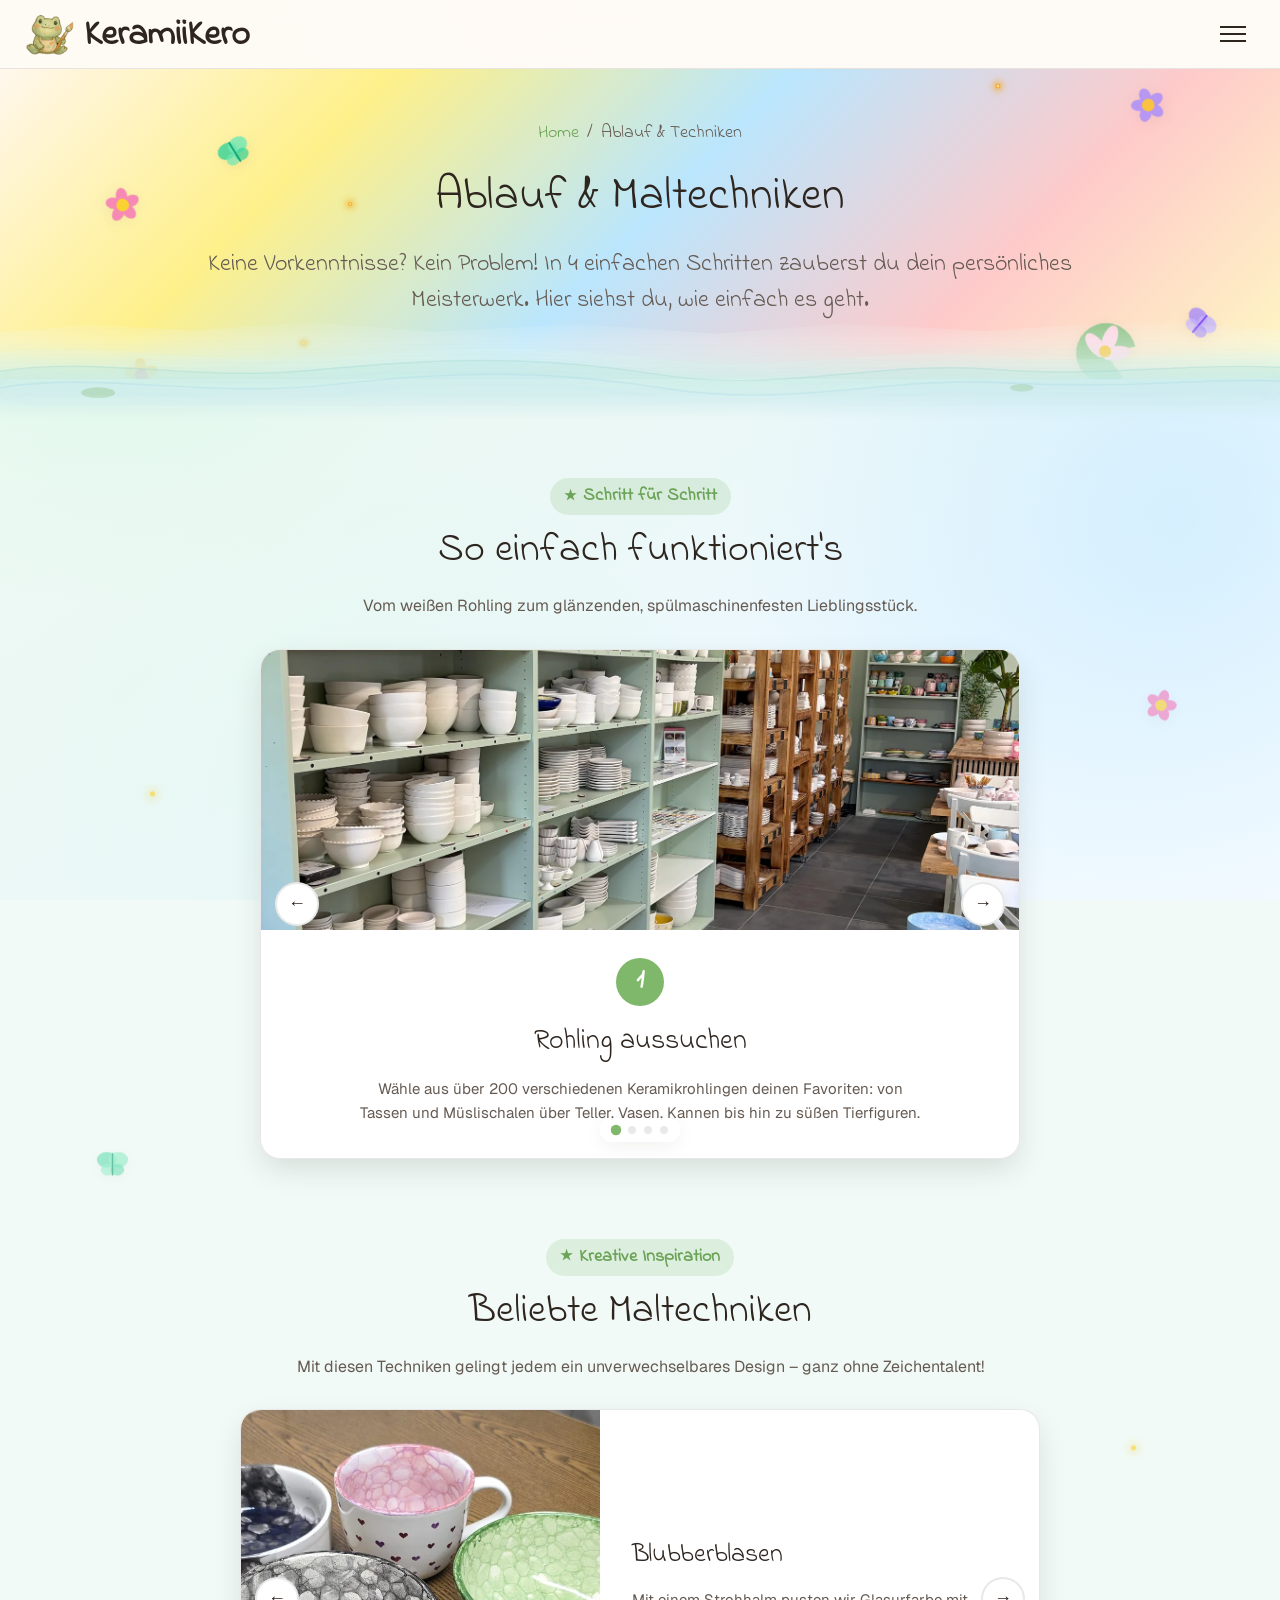
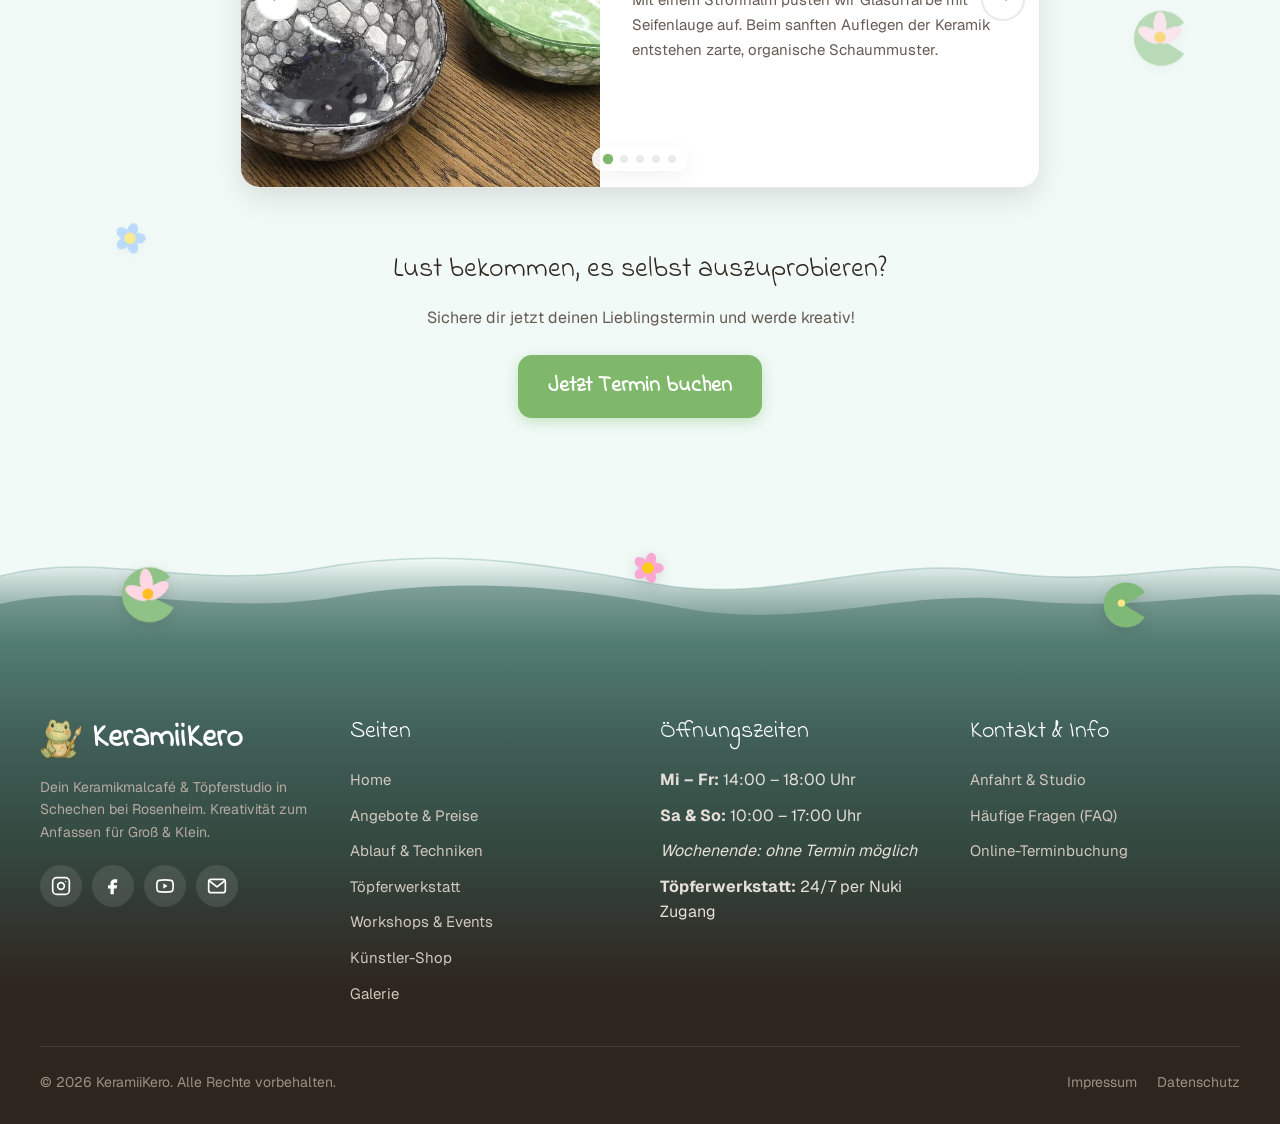
==== commit f62d37c0: "Report contact form delivery errors accurately" ====
--- a/ablauf-techniken.html
+++ b/ablauf-techniken.html
@@ -6,7 +6,7 @@
     <meta name="viewport" content="width=device-width, initial-scale=1.0, maximum-scale=5.0, user-scalable=yes">
     <meta name="description" content="Wie funktioniert Keramik bemalen bei KeramiiKero? Entdecke den Ablauf in 4 einfachen Schritten und beliebte Maltechniken wie Blubberblasen, Marmorieren und Kristallglasur.">
     <title>Ablauf & Techniken | KeramiiKero</title>
-    <link rel="stylesheet" href="css/keramiikero.css?v=20260926-3">
+    <link rel="stylesheet" href="css/keramiikero.css?v=20260926-4">
     <link rel="icon" href="images/kero-logo-final.webp" type="image/webp">
 </head>
 
@@ -172,7 +172,7 @@
         </div>
     </footer>
 
-    <script src="js/keramiikero.js?v=20260926-3"></script>
+    <script src="js/keramiikero.js?v=20260926-4"></script>
 </body>
 
 </html>
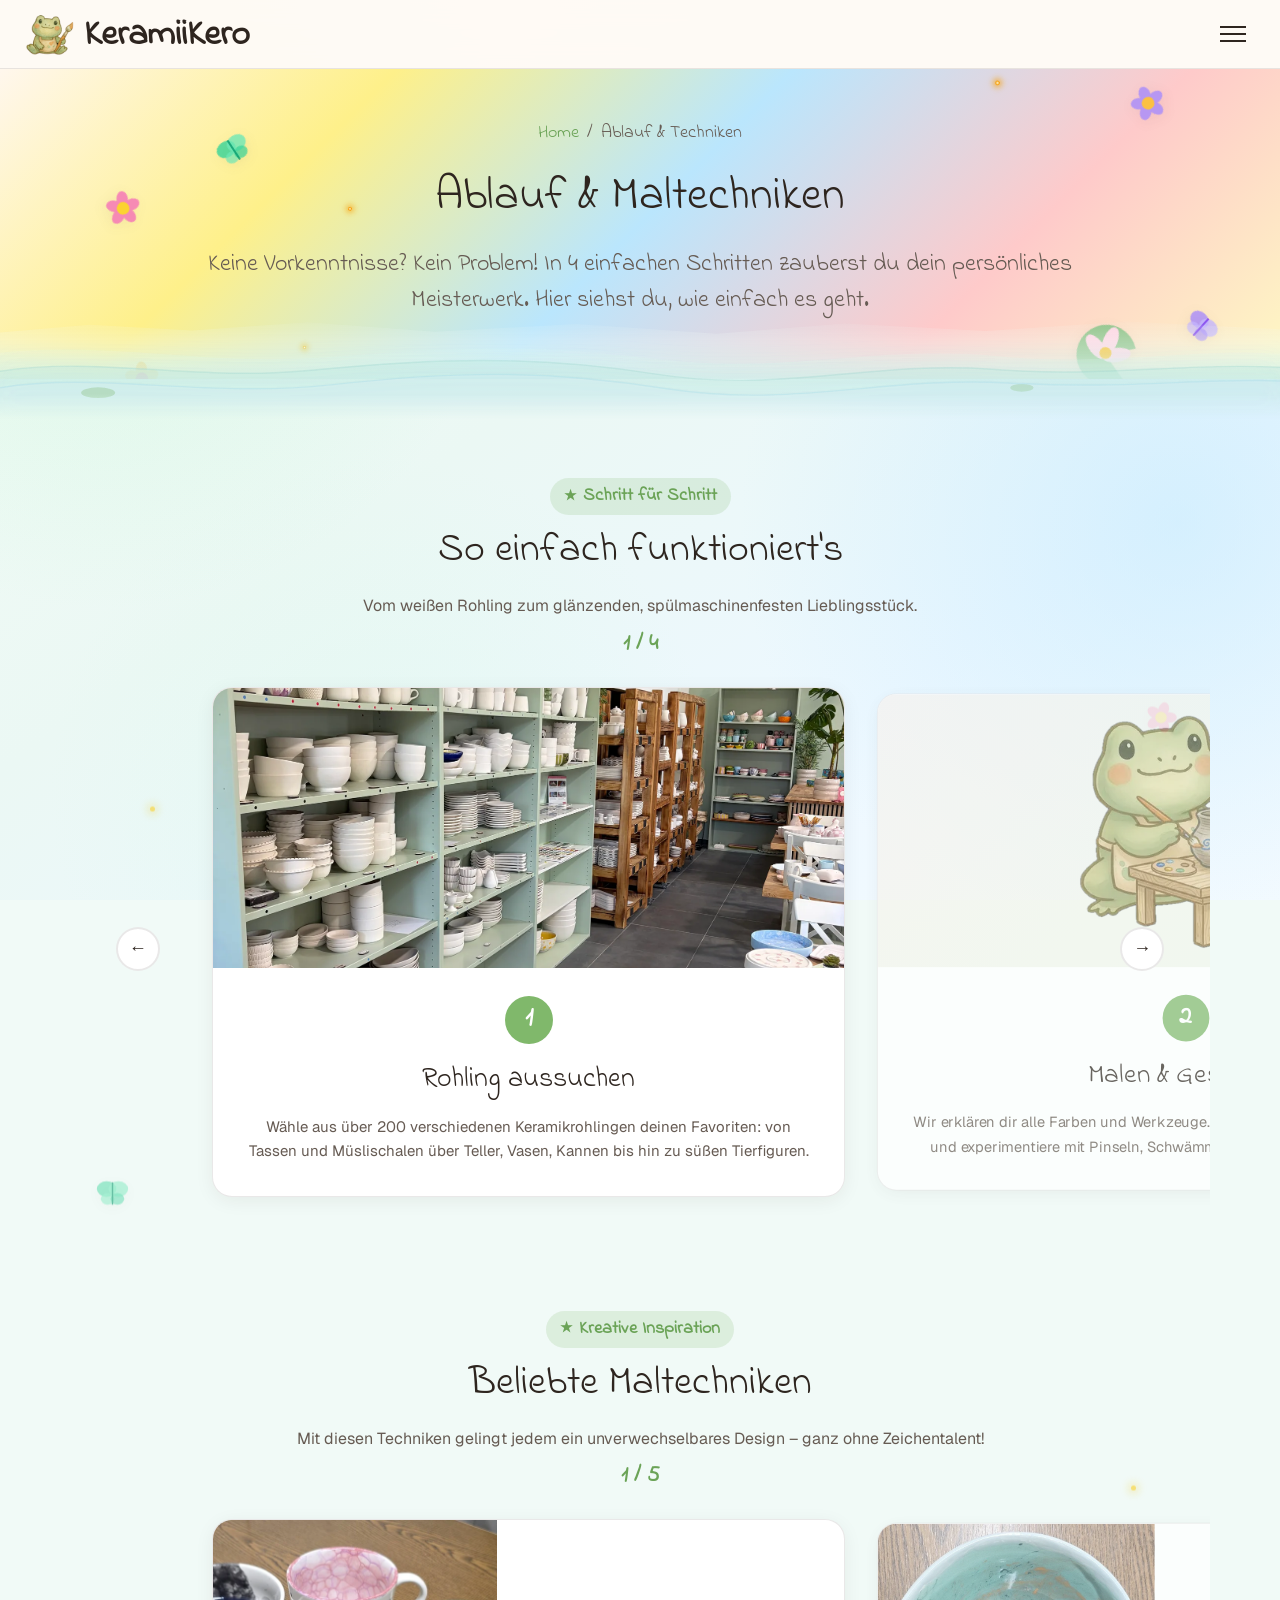
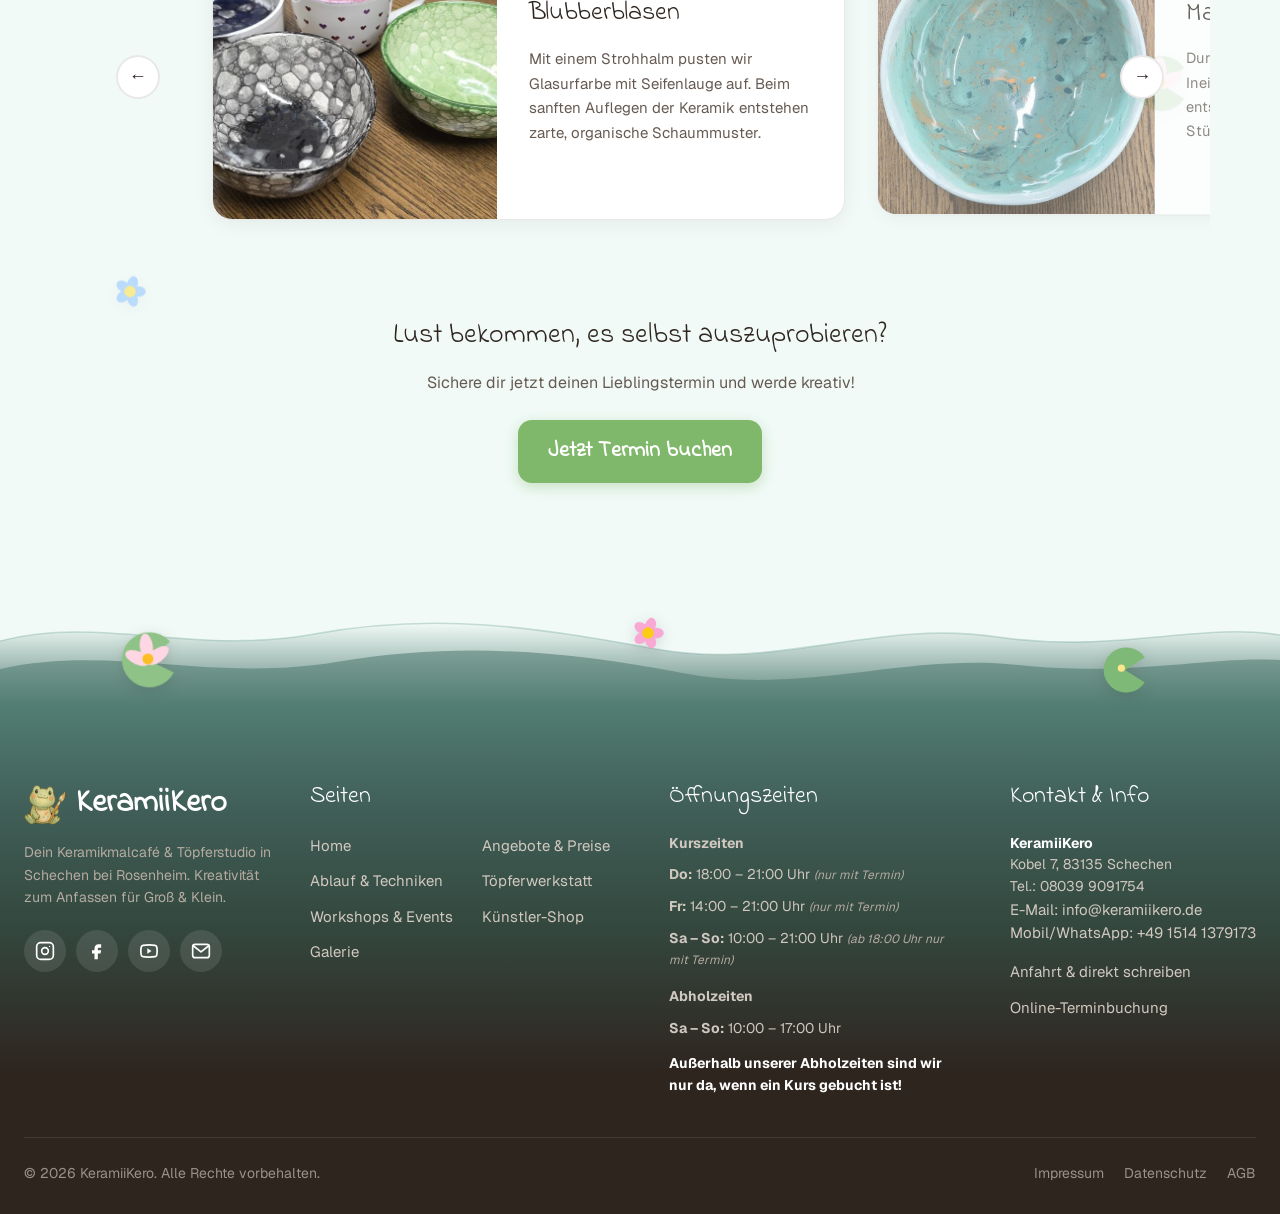
==== commit faef8c61: "Update site content, responsive carousels and contact details" ====
--- a/ablauf-techniken.html
+++ b/ablauf-techniken.html
@@ -6,7 +6,7 @@
     <meta name="viewport" content="width=device-width, initial-scale=1.0, maximum-scale=5.0, user-scalable=yes">
     <meta name="description" content="Wie funktioniert Keramik bemalen bei KeramiiKero? Entdecke den Ablauf in 4 einfachen Schritten und beliebte Maltechniken wie Blubberblasen, Marmorieren und Kristallglasur.">
     <title>Ablauf & Techniken | KeramiiKero</title>
-    <link rel="stylesheet" href="css/keramiikero.css?v=20260926-4">
+    <link rel="stylesheet" href="css/keramiikero.css?v=20260929-4">
     <link rel="icon" href="images/kero-logo-final.webp" type="image/webp">
 </head>
 
@@ -163,6 +163,7 @@
                 <ul>
                     <li><a href="impressum.html">Impressum</a></li>
                     <li><a href="datenschutz.html">Datenschutz</a></li>
+                    <li><a href="agb.html">AGB</a></li>
                     <li><a href="kontakt.html">Kontakt & Anfahrt</a></li>
                 </ul>
             </div>
@@ -172,7 +173,7 @@
         </div>
     </footer>
 
-    <script src="js/keramiikero.js?v=20260926-4"></script>
+    <script src="js/keramiikero.js?v=20260929-4"></script>
 </body>
 
 </html>
--- a/css/keramiikero.css
+++ b/css/keramiikero.css
@@ -84,6 +84,52 @@
     line-height: 1.6;
     overflow-x: hidden;
     -webkit-font-smoothing: antialiased;
+}
+
+.service-alert {
+    position: relative;
+    z-index: 20;
+    width: min(900px, calc(100% - 32px));
+    margin: 0 auto 16px;
+    padding: 8px 14px;
+    background: rgba(255, 241, 242, 0.94);
+    border: 2px solid rgba(220, 38, 38, 0.28);
+    border-radius: 11px;
+    color: #b91c1c;
+    font-size: 13px;
+    font-weight: 800;
+    line-height: 1.45;
+    text-align: center;
+    box-shadow: 0 8px 22px rgba(185, 28, 28, 0.08);
+}
+
+.hero > .service-alert,
+.subpage-hero > .service-alert {
+    position: absolute;
+    top: 16px;
+    left: 50%;
+    margin: 0;
+    transform: translateX(-50%);
+}
+
+.hero.has-service-alert {
+    padding-top: 104px;
+}
+
+.service-alert a {
+    color: #991b1b;
+    font-weight: 900;
+    text-decoration: underline;
+    text-underline-offset: 2px;
+}
+
+@media (max-width: 600px) {
+    .service-alert {
+        width: calc(100% - 24px);
+        margin-bottom: 12px;
+        padding: 7px 10px;
+        font-size: 11px;
+    }
 }
 
 h1,
@@ -676,6 +722,16 @@
     border: 5px solid rgba(255, 255, 255, 0.9);
 }
 
+.hero-carousel-link {
+    display: block;
+    cursor: pointer;
+}
+
+.hero-carousel-link:focus-visible {
+    outline: 3px solid var(--color-primary-dark);
+    outline-offset: 4px;
+}
+
 .carousel-slide {
     position: absolute;
     inset: 0;
@@ -1625,12 +1681,17 @@
 }
 
 .footer-container {
-    max-width: 1200px;
+    width: 100%;
+    max-width: 1420px;
     margin: 0 auto;
     display: grid;
-    grid-template-columns: repeat(auto-fit, minmax(220px, 1fr));
-    gap: 40px;
+    grid-template-columns: minmax(220px, 1.05fr) minmax(310px, 1.35fr) minmax(280px, 1.2fr) minmax(250px, 1.1fr);
+    gap: 34px;
     margin-bottom: 40px;
+}
+
+.footer-contact {
+    justify-self: end;
 }
 
 .footer-brand {
@@ -1673,6 +1734,71 @@
     gap: 10px;
 }
 
+.footer-pages-list {
+    display: grid !important;
+    grid-template-columns: repeat(2, minmax(0, 1fr));
+    column-gap: 18px !important;
+    row-gap: 10px !important;
+}
+
+.footer-pages-list a {
+    white-space: nowrap;
+}
+
+@media (max-width: 1260px) {
+    .footer-container {
+        grid-template-columns: repeat(2, minmax(280px, 1fr));
+    }
+
+    .footer-contact {
+        justify-self: stretch;
+    }
+}
+
+@media (max-width: 720px) {
+    .footer-container {
+        width: 100%;
+        grid-template-columns: 1fr;
+    }
+}
+
+.pickup-hours-note {
+    max-width: 660px;
+    color: #9f392f !important;
+    font-size: 14px !important;
+    line-height: 1.45;
+}
+
+.footer-hours li,
+.footer-contact address {
+    color: #d1c8bf;
+    font-size: 14px;
+    line-height: 1.55;
+}
+
+.footer-hours em {
+    color: #b5aba2;
+    font-size: 12px;
+}
+
+.footer-hours-separator {
+    margin-top: 5px;
+}
+
+.footer-hours-note {
+    margin-top: 4px;
+    color: #ffffff !important;
+}
+
+.footer-contact address {
+    margin-bottom: 14px;
+    font-style: normal;
+}
+
+.footer-contact address strong {
+    color: #ffffff;
+}
+
 .footer-col a {
     color: #d1c8bf;
     font-size: 15px;
@@ -1707,7 +1833,8 @@
 }
 
 .footer-bottom {
-    max-width: 1200px;
+    width: 100%;
+    max-width: 1420px;
     margin: 0 auto;
     padding-top: 24px;
     border-top: 1px solid rgba(255, 255, 255, 0.1);
@@ -2086,12 +2213,6 @@
     font-weight: 700;
 }
 
-.pricing-swipe-hint {
-    color: var(--color-text-muted);
-    font-size: 13px;
-    font-weight: 700;
-}
-
 @media (max-width: 700px) {
     .pricing-carousel-arrow {
         display: none;
@@ -2100,32 +2221,59 @@
     .pricing-carousel-shell {
         margin-top: 48px;
         margin-bottom: 50px;
-        touch-action: pan-y pinch-zoom;
+        isolation: isolate;
     }
 
     .pricing-carousel-controls {
+        position: absolute;
+        inset: 0;
+        z-index: 5;
+        display: block;
+        pointer-events: none;
+    }
+
+    .pricing-carousel-status {
         position: absolute;
         top: -38px;
         left: 50%;
-        z-index: 4;
-        display: flex;
-        align-items: center;
-        gap: 8px;
         transform: translateX(-50%);
         white-space: nowrap;
-        pointer-events: none;
     }
 
     .pricing-grid.mobile-pricing-carousel {
-        display: block;
+        display: flex;
+        gap: 14px;
+        overflow-x: auto;
+        margin: 0 -24px;
+        padding: 18px 7% 24px;
+        scroll-padding-inline: 7%;
+        scroll-snap-type: x mandatory;
+        overscroll-behavior-inline: contain;
+        touch-action: pan-x pan-y;
+        -webkit-overflow-scrolling: touch;
+        scrollbar-width: none;
+    }
+
+    .pricing-grid.mobile-pricing-carousel::-webkit-scrollbar {
+        display: none;
     }
 
     .mobile-pricing-carousel > .pricing-card {
-        display: none;
+        display: flex;
+        flex: 0 0 86%;
+        align-self: flex-start;
+        scroll-snap-align: center;
+        scroll-snap-stop: always;
+        opacity: 0.72;
+        transform: scale(0.975);
+        transition: opacity 0.25s ease, transform 0.25s ease, border-color 0.25s ease;
     }
 
     .mobile-pricing-carousel > .pricing-card.is-active {
         display: flex;
+        opacity: 1;
+        transform: scale(1);
+        animation: none;
     }
 
     .pricing-card-toggle {
@@ -2181,6 +2329,24 @@
     }
 }
 
+@media (max-width: 700px) and (hover: hover) and (pointer: fine) {
+    .pricing-carousel-arrow {
+        display: grid;
+        top: 50%;
+        width: 44px;
+        height: 44px;
+        z-index: 6;
+    }
+
+    .pricing-carousel-prev {
+        left: 2px;
+    }
+
+    .pricing-carousel-next {
+        right: 2px;
+    }
+}
+
 @keyframes pricing-card-in {
     from {
         opacity: 0;
@@ -3220,6 +3386,202 @@
     object-fit: contain;
     object-position: center;
     background: #f7f3ee;
+}
+
+.responsive-carousel-status {
+    display: none;
+}
+
+/* Ablauf & Techniken keeps the swipeable side-peek layout on desktop too. */
+@media (min-width: 701px) {
+    .step-carousel-section,
+    .tech-carousel-section {
+        max-width: 1120px;
+        margin-top: 48px;
+    }
+
+    .step-carousel,
+    .tech-carousel {
+        overflow: visible;
+        border: 0;
+        border-radius: 0;
+        background: transparent;
+        box-shadow: none;
+    }
+
+    .step-carousel-inner,
+    .tech-carousel-inner {
+        display: flex;
+        gap: 24px;
+        overflow-x: auto;
+        margin: 0 -24px;
+        padding: 20px 13% 34px;
+        scroll-padding-inline: 13%;
+        scroll-snap-type: x mandatory;
+        overscroll-behavior-inline: contain;
+        touch-action: pan-x pan-y;
+        scrollbar-width: none;
+        transition: none;
+    }
+
+    .step-carousel-inner::-webkit-scrollbar,
+    .tech-carousel-inner::-webkit-scrollbar {
+        display: none;
+    }
+
+    .step-carousel-slide,
+    .tech-carousel-slide {
+        min-width: 74%;
+        flex: 0 0 74%;
+        align-self: stretch;
+        overflow: hidden;
+        border: 1px solid var(--color-border);
+        border-radius: var(--radius-lg);
+        background: #ffffff;
+        box-shadow: var(--shadow-soft);
+        opacity: 0.7;
+        transform: scale(0.975);
+        scroll-snap-align: center;
+        scroll-snap-stop: always;
+        transition: opacity 0.25s ease, transform 0.25s ease;
+    }
+
+    .step-carousel-slide.is-active,
+    .tech-carousel-slide.is-active {
+        opacity: 1;
+        transform: scale(1);
+    }
+
+    .carousel-dots {
+        display: none;
+    }
+
+    .responsive-carousel-status {
+        position: absolute;
+        top: -40px;
+        left: 50%;
+        display: block;
+        min-width: 64px;
+        color: var(--color-primary-dark);
+        font-family: var(--font-handwritten);
+        font-size: 22px;
+        font-weight: 700;
+        text-align: center;
+        transform: translateX(-50%);
+        pointer-events: none;
+    }
+
+    .step-carousel .carousel-btn-prev,
+    .tech-carousel .carousel-btn-prev {
+        left: 2%;
+    }
+
+    .step-carousel .carousel-btn-next,
+    .tech-carousel .carousel-btn-next {
+        right: 2%;
+    }
+}
+
+@media (max-width: 700px) {
+    .step-carousel-section,
+    .tech-carousel-section {
+        max-width: none;
+        margin-top: 46px;
+    }
+
+    .step-carousel,
+    .tech-carousel {
+        overflow: visible;
+        border: 0;
+        border-radius: 0;
+        background: transparent;
+        box-shadow: none;
+    }
+
+    .step-carousel-inner,
+    .tech-carousel-inner {
+        display: flex;
+        gap: 14px;
+        overflow-x: auto;
+        margin: 0 -16px;
+        padding: 18px 7% 28px;
+        scroll-padding-inline: 7%;
+        scroll-snap-type: x mandatory;
+        overscroll-behavior-inline: contain;
+        touch-action: pan-x pan-y;
+        -webkit-overflow-scrolling: touch;
+        scrollbar-width: none;
+        transition: none;
+    }
+
+    .step-carousel-inner::-webkit-scrollbar,
+    .tech-carousel-inner::-webkit-scrollbar {
+        display: none;
+    }
+
+    .step-carousel-slide,
+    .tech-carousel-slide {
+        min-width: 86%;
+        flex: 0 0 86%;
+        align-self: flex-start;
+        overflow: hidden;
+        border: 1px solid var(--color-border);
+        border-radius: var(--radius-lg);
+        background: #ffffff;
+        box-shadow: var(--shadow-soft);
+        opacity: 0.72;
+        transform: scale(0.975);
+        scroll-snap-align: center;
+        scroll-snap-stop: always;
+        transition: opacity 0.25s ease, transform 0.25s ease;
+    }
+
+    .step-carousel-slide.is-active,
+    .tech-carousel-slide.is-active {
+        opacity: 1;
+        transform: scale(1);
+    }
+
+    .tech-carousel-slide {
+        flex-direction: column;
+    }
+
+    .carousel-dots {
+        display: none;
+    }
+
+    .responsive-carousel-status {
+        position: absolute;
+        top: -38px;
+        left: 50%;
+        display: block;
+        min-width: 58px;
+        color: var(--color-primary-dark);
+        font-family: var(--font-handwritten);
+        font-size: 20px;
+        font-weight: 700;
+        text-align: center;
+        transform: translateX(-50%);
+        pointer-events: none;
+    }
+}
+
+@media (max-width: 700px) and (hover: hover) and (pointer: fine) {
+    .step-carousel .carousel-btn,
+    .tech-carousel .carousel-btn {
+        display: flex;
+        z-index: 5;
+    }
+
+    .step-carousel .carousel-btn-prev,
+    .tech-carousel .carousel-btn-prev {
+        left: 0;
+    }
+
+    .step-carousel .carousel-btn-next,
+    .tech-carousel .carousel-btn-next {
+        right: 0;
+    }
 }
 
 /* ==========================================================================
